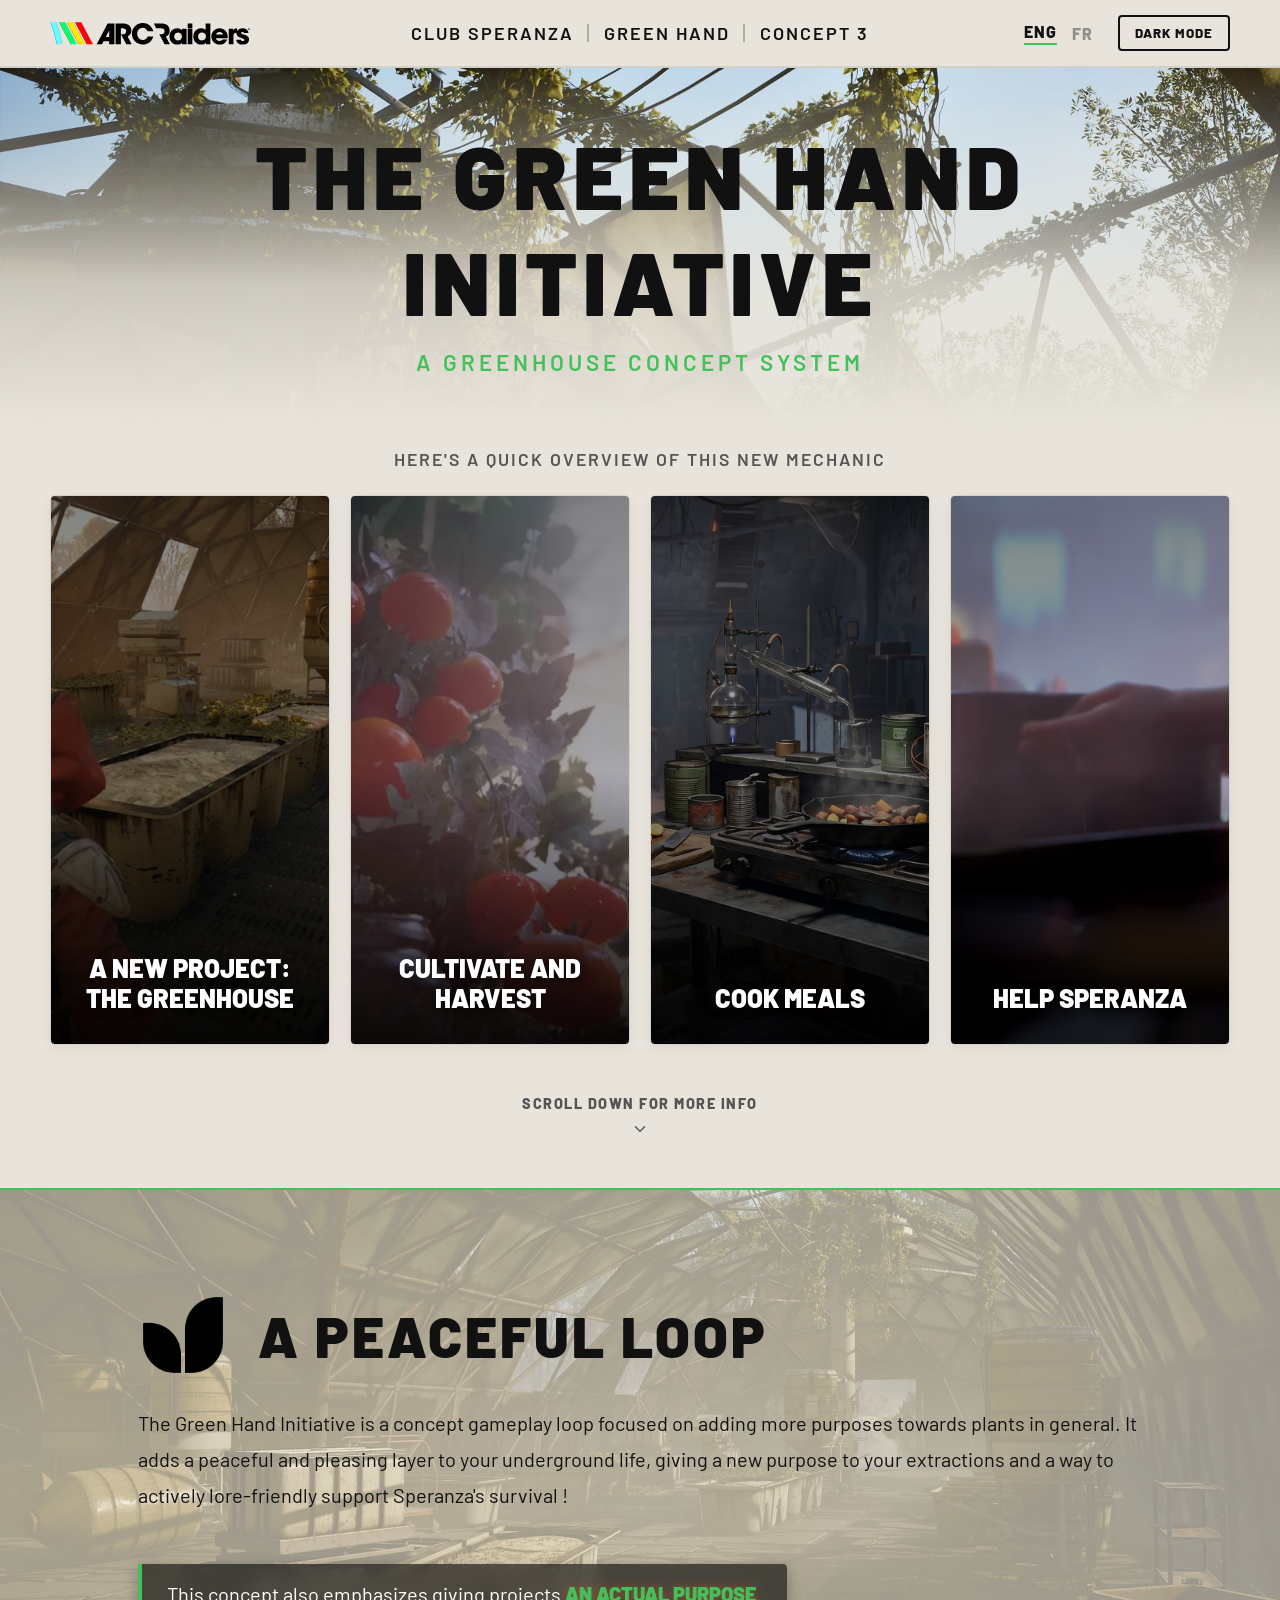
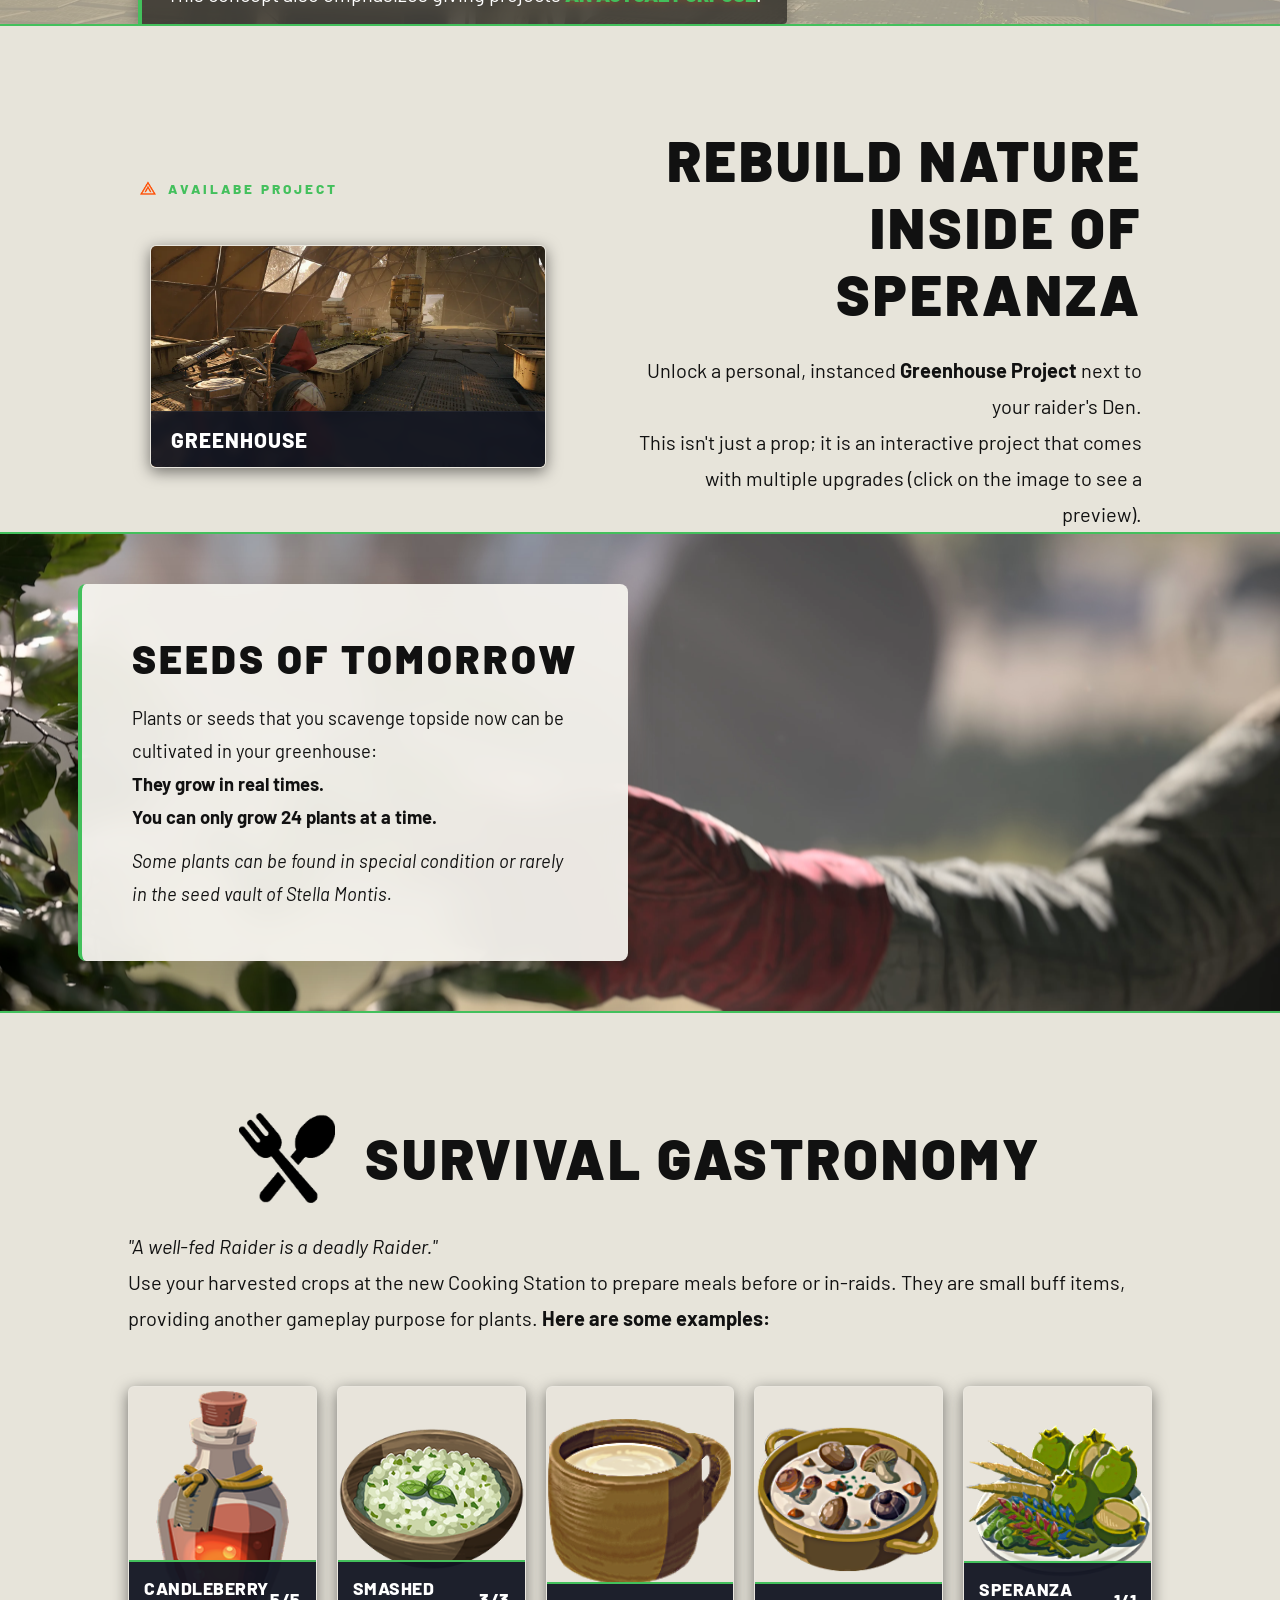
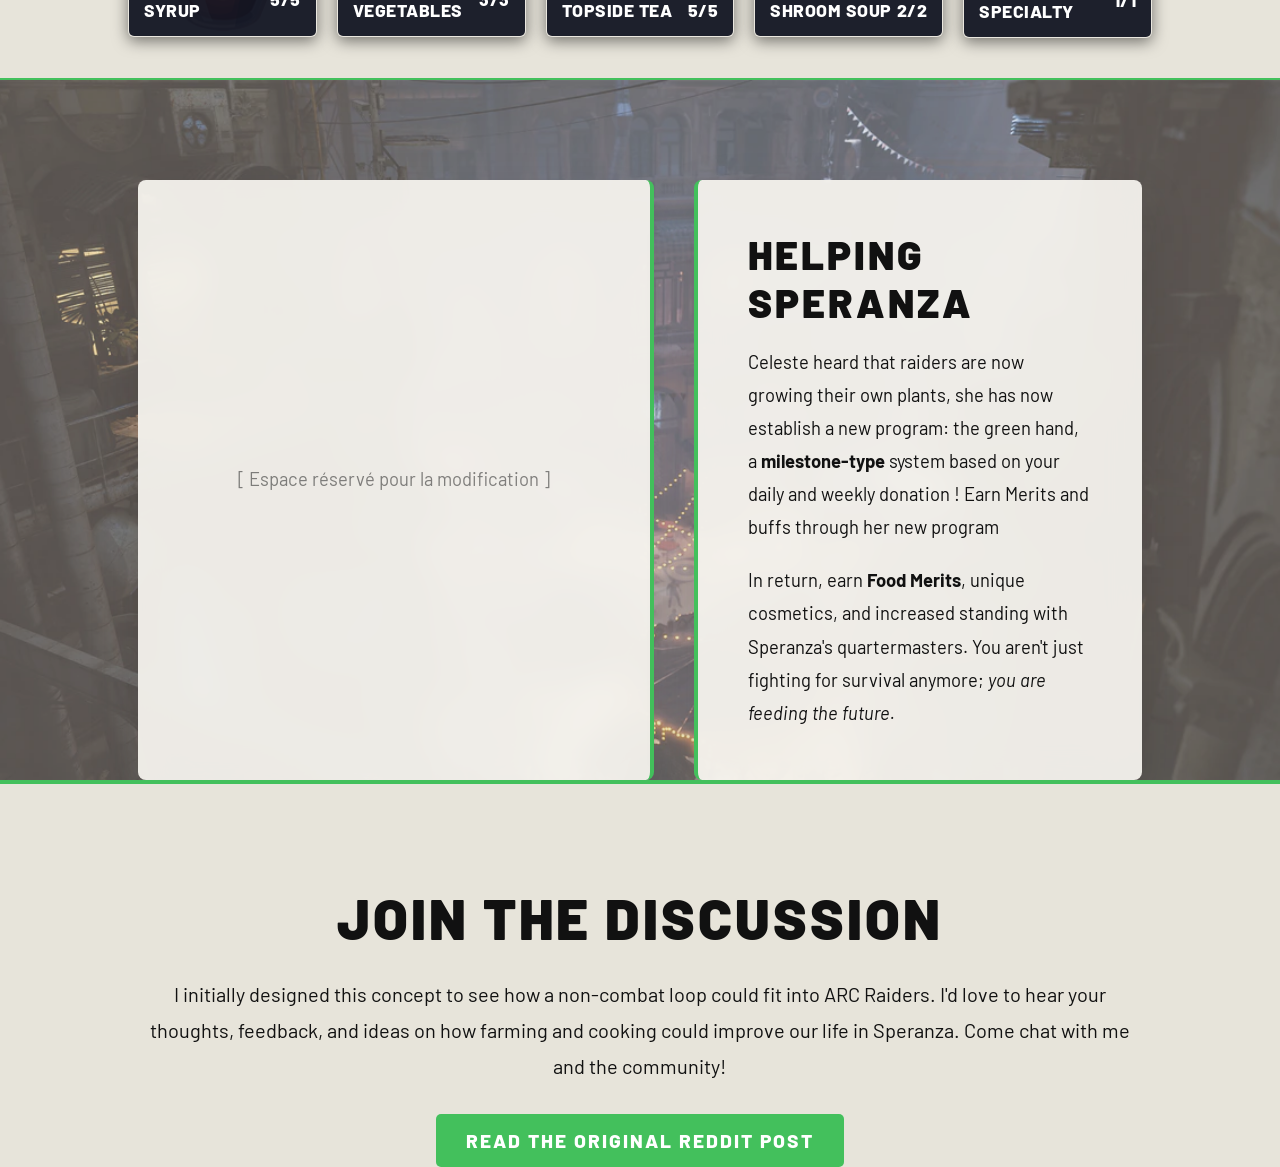
==== concept2.html @ 4059cde0 "first commit" ====
<!DOCTYPE html>
<html lang="en">

<head>
    <meta charset="UTF-8">
    <meta name="viewport" content="width=device-width, initial-scale=1.0">
    <title>Greenhouse Concept | Arc Raiders</title>

    <link rel="preconnect" href="https://fonts.googleapis.com">
    <link rel="preconnect" href="https://fonts.gstatic.com" crossorigin>
    <link href="https://fonts.googleapis.com/css2?family=Barlow:wght@400;500;600;800;900&display=swap" rel="stylesheet">

    <!-- Appel du fichier CSS commun -->
    <link rel="stylesheet" href="style.css">



</head>
<!-- On remplace le style par une classe -->

<body class="theme-greenhouse">

    <nav>
        <div class="nav-logo-container">
            <div class="dynamic-logo"></div>
        </div>
        <div class="nav-links">
            <a href="index.html" class="nav-speranza">Club Speranza</a>
            <a href="concept2.html" class="nav-concept2">Green Hand</a>
            <a href="concept3.html" class="nav-concept3">Concept 3</a>
        </div>
        <div class="nav-spacer" style="display: flex; align-items: center; justify-content: flex-end;">
            <div class="lang-flags">
                <span class="flag active" title="English">ENG</span>
                <a href="concept2-fr.html" style="text-decoration: none; color: inherit;">
                    <span class="flag" title="Français">FR</span>
                </a>
            </div>
            <button class="theme-btn" id="theme-toggle">Dark Mode</button>
        </div>
    </nav>

    <!-- HERO SECTION -->
    <header class="hero-container">
        <div class="hero-bg" style="background-image: url('C2_HEROBG.webp');"></div>
        <h1>The Green Hand Initiative</h1>
        <h2>A GREENHOUSE CONCEPT SYSTEM</h2>
    </header>

    <div class="overview-text">
        here's a quick overview of this new mechanic
    </div>

    <!-- TES HOVERCARDS -->
    <section class="concept-grid" id="grid">

        <div class="card" style="--card-bg-img: url('C2_HC1.webp');">
            <h3>A NEW PROJECT: THE GREENHOUSE</h3>
            <div class="card-info">
                <p>A permanent and upgradable project<br></p>
                <p style="margin-top: 15px; font-size: 0.85em; color: var(--accent);">Click to read more</p>
            </div>
        </div>

        <div class="card" style="--card-bg-img: url('C2_HC2.png');">
            <h3>CULTIVATE AND HARVEST</h3>
            <div class="card-info">
                <p>Grow your own plant indoors</p>
                <p style="margin-top: 15px; font-size: 0.85em; color: var(--accent);">Click to read more</p>
            </div>
        </div>

        <div class="card" style="--card-bg-img: url('C2_HC3.png');">
            <h3>COOK MEALS</h3>
            <div class="card-info">
                <p>New cooking station <br>Cook meals, receive small buffs</p>
                <p style="margin-top: 15px; font-size: 0.85em; color: var(--accent);">Click to read more</p>
            </div>
        </div>

        <div class="card" style="--card-bg-img: url('C2_HC4.png');">
            <h3>HELP SPERANZA</h3>
            <div class="card-info">
                <p>Donate your harvest or topside plants<br>Receive Rewards and Merits</p>
                <p style="margin-top: 15px; font-size: 0.85em; color: var(--accent);">Click to read more</p>
            </div>
        </div>

    </section>

    <div class="scroll-indicator">
        <span>scroll down for more info</span>
        <svg viewBox="0 0 24 24" fill="none" stroke="currentColor" stroke-width="2" stroke-linecap="round"
            stroke-linejoin="round">
            <polyline points="6 9 12 15 18 9"></polyline>
        </svg>
    </div>


    <!-- FENÊTRE D'INTRODUCTION GLOBALE -->
    <!-- FENÊTRE D'INTRODUCTION GLOBALE -->
    <section class="info-section align-center" style="background: url('C2_INTROBG.webp') center/cover no-repeat;">
        <div class="info-content">
            <h2 class="title-with-icon">
                <img src="Icon_Nature.png" alt="Nature Icon" class="section-icon">
                A PEACEFUL LOOP
            </h2>
            <p class="intro-text">
                The Green Hand Initiative is a concept gameplay loop focused on adding more purposes towards plants in
                general. It adds a peaceful and pleasing layer to your underground life, giving a new purpose to your
                extractions and a way to actively lore-friendly support Speranza's survival !
                <br><br>
                <span class="emphase-box">
                    This concept also emphasizes giving projects <strong>AN ACTUAL PURPOSE</strong>.
                </span>
            </p>
        </div>
    </section>


    <!-- SECTIONS D'INFORMATION (Cibles des clics sur les cartes) -->



    <!-- CARTE 1 -->
    <section id="section-concept-1" class="info-section align-center" style="background-color: var(--bg-main);">
        <div class="info-content project-window-layout">

            <div class="project-menu-container">
                <!-- Icône déplacée à gauche de AVAILABLE PROJECTS -->
                <div class="schema-eyebrow" style="margin-bottom: 15px; display: flex; align-items: center; gap: 10px;">
                    <img src="Icon_Projects_Menu.png" alt="Icon"
                        style="width: 20px; height: 20px; filter: invert(66%) sepia(95%) saturate(3000%) hue-rotate(1deg) brightness(105%) contrast(105%);">
                    Availabe Project
                </div>

                <div class="project-grid">
                    <div class="project-card large-card" id="openProjectModalBtn">
                        <div class="project-content" style="background-image: url('C2_HC1.webp');">
                            <div class="project-title-bar">
                                <span class="project-label">GREENHOUSE</span>
                            </div>
                        </div>
                    </div>
                </div>
            </div>

            <div class="project-text-container">
                <!-- Titre épuré (icône retirée d'ici) -->
                <h2 class="title-with-icon">REBUILD NATURE INSIDE OF SPERANZA</h2>
                <p class="intro-text">Unlock a personal, instanced <strong>Greenhouse Project</strong> next to your
                    raider's Den. <br>This isn't just a prop; it is an interactive project that comes with multiple
                    upgrades (click on the image to see a preview). </p>
            </div>
        </div>
    </section>

    <!-- MODAL 0.5 -->
    <div id="modal-0.5" class="modal">
        <div class="modal-content game-modal" style="background-image: url('C2_HC1.webp');">
            <span class="close-btn" id="closeModal05Btn">times;</span>

            <div class="game-modal-left" id="modalLeftPanel">
                <!-- TITRE PERMANENT RESTAURÉ -->
                <div class="game-modal-eyebrow">INITIATIVE PROJECT</div>
                <h2 class="game-modal-title">THE GREENHOUSE</h2>

                <div id="state-purchase" class="modal-state">
                    <p class="game-modal-desc">Speranza does not allow Raiders to use water freely, if you want to use it for your project, you first need to have an authorization.</p>

                    <!-- NOUVELLE SECTION REQUIREMENT -->
                    <div class="requirement-section">
                        <div class="requirement-title">REQUIREMENT:</div>

                        <div class="requirement-box">
                            <div class="requirement-item">
                                <!-- Base class + Modifier class -->
                                <div class="item-slot rarity-legendary">
                                    <img src="Security_Code.png" alt="Security Code" class="main-item-img">
                                    <div class="item-bottom-bar">
                                        <img src="Icon_Trinket.png" alt="Trinket" class="sub-item-icon">
                                    </div>
                                </div>

                                <span class="req-text">Official Authorization for Water Exploitation</span>

                            </div>

                            <button class="purchase-btn-game" id="triggerPurchaseBtn">
                                <span class="key-prompt">E</span> PURCHASE
                            </button>
                        </div>
                    </div>
                </div>

                <div id="state-upgrades" class="modal-state hidden">
                    <p class="game-modal-desc">Your Greenhouse is now fully operational. Upgrade your greenhouse, or visit it.</p>

                    <div class="upgrade-section">
                        <!-- NOUVELLE LIGNE UPGRADES GRASSE -->
                        <div class="upgrade-section-title">UPGRADES</div>

                        <div class="upgrade-grid">
                            <!-- Upgrade 1 -->
                            <div class="upgrade-card">
                                <div class="upgrade-header">
                                    <img src="positive_icon.webp" class="upgrade-icon" alt="UV Icon">
                                    <span class="upgrade-title">UV LIGHTS</span>
                                </div>
                                <div class="upgrade-desc">Faster growing time.</div>
                            </div>

                            <!-- Upgrade 2 -->
                            <div class="upgrade-card">
                                <div class="upgrade-header">
                                    <img src="positive_icon.webp" class="upgrade-icon" alt="Sprinkler Icon">
                                    <span class="upgrade-title">SPRINKLERS</span>
                                </div>
                                <div class="upgrade-desc">Better crop yield.</div>
                            </div>

                            <!-- Upgrade 3 -->
                            <div class="upgrade-card">
                                <div class="upgrade-header">
                                    <img src="positive_icon.webp" class="upgrade-icon" alt="Heater Icon">
                                    <span class="upgrade-title">CONTROLLED HEATER</span>
                                </div>
                                <div class="upgrade-desc">Faster growing time.</div>
                            </div>

                            <!-- Upgrade 4 -->
                            <div class="upgrade-card">
                                <div class="upgrade-header">
                                    <img src="positive_icon.webp" class="upgrade-icon" alt="Soil Icon">
                                    <span class="upgrade-title">BETTER SOIL</span>
                                </div>
                                <div class="upgrade-desc">Ability to grow special crops.</div>
                            </div>
                        </div>
                    </div>

                    <button class="purchase-btn-game" style="margin-top: auto;">
                        <span class="key-prompt">E</span> ENTER GREENHOUSE
                    </button>
                </div>
            </div>
            <div class="game-modal-right"></div>
        </div>
    </div>









    <!-- CARTE 2 : SEEDS OF TOMORROW AVEC ICÔNES INTERACTIVES -->
    <!-- Changement de align-right vers align-left -->
    <section id="section-concept-2" class="info-section align-left"
        style="background: url('C2_W3BG.png') center/cover no-repeat; --section-opacity: 0;">

        <div class="info-content seeds-main-layout">

            <!-- 1. Le panneau (fixé à gauche) -->
            <div class="glass-panel fixed-panel">
                <h2 class="schema-title">SEEDS OF TOMORROW</h2>
                <p class="intro-text">Plants or seeds that you scavenge topside now can be cultivated in your
                    greenhouse: </p>
                <p class="intro-text" style="margin-top: 15x;"><strong> They grow in real times.</strong></p>
                <p class="intro-text" style="margin-top: 0px;"><strong> You can only grow 24 plants at a time.</strong>
                </p>
                <p class="intro-text" style="margin-top: 10px;"><em>Some plants can be found in special condition or
                        rarely in the seed vault of Stella Montis.</em></p>
            </div>


        </div>

        </div>
    </section>




    <!-- CARTE 3 : GASTRONOMIE -->
    <section id="section-concept-3" class="info-section align-center" style="background-color: var(--bg-main);">
        <div class="info-content" style="width: 100%; max-width: 1200px;">

            <!-- Le titre avec l'icône centrée -->
            <!-- Le titre avec l'icône centrée -->
            <h2 class="title-with-icon" style="justify-content: center;">
                <img src="Food.png" alt="Food Icon" class="section-icon food-icon">
                SURVIVAL GASTRONOMY
            </h2>

            <p class="intro-text" style="margin-bottom: 50px;">
                <em>"A well-fed Raider is a deadly Raider."</em><br>
                Use your harvested crops at the new Cooking Station to prepare meals before or in-raids. They are small
                buff items, providing another gameplay purpose for plants. <strong>Here are some examples:</strong>
            </p>
            <!-- LES 5 CARTES DE REPAS -->
            <div class="meals-grid">

                <!-- Repas 1 -->
                <div class="meal-card" style="background-image: url('meal1.png');">
                    <div class="meal-hover-desc">Keep you more warm outside of a cold snap.</div>
                    <div class="meal-title-bar">
                        <span class="meal-title">CANDLEBERRY SYRUP</span>
                        <span class="meal-qty">5/5</span>
                    </div>
                </div>

                <!-- Repas 2 -->
                <div class="meal-card" style="background-image: url('meal2.png');">
                    <div class="meal-hover-desc">Slightly increased stamina recovery for 15 minutes.</div>
                    <div class="meal-title-bar">
                        <span class="meal-title">SMASHED VEGETABLES</span>
                        <span class="meal-qty">3/3</span>
                    </div>
                </div>

                <!-- Repas 3 -->
                <div class="meal-card" style="background-image: url('meal3.png');">
                    <div class="meal-hover-desc">Minor boost to sprint speed when out of combat.</div>
                    <div class="meal-title-bar">
                        <span class="meal-title">TOPSIDE TEA</span>
                        <span class="meal-qty">5/5</span>
                    </div>
                </div>

                <!-- Repas 4 -->
                <div class="meal-card" style="background-image: url('meal4.png');">
                    <div class="meal-hover-desc">Slow passive health regeneration over time.</div>
                    <div class="meal-title-bar">
                        <span class="meal-title">SHROOM SOUP</span>
                        <span class="meal-qty">2/2</span>
                    </div>
                </div>

                <!-- Repas 5 -->
                <div class="meal-card" style="background-image: url('meal5.png');">
                    <div class="meal-hover-desc">Have slightly more chance to find rarer items.</div>
                    <div class="meal-title-bar">
                        <span class="meal-title">SPERANZA SPECIALTY</span>
                        <span class="meal-qty">1/1</span>
                    </div>
                </div>

            </div>
        </div>
    </section>





    <!-- CARTE 4 : HELP SPERANZA -->
    <section id="section-concept-4" class="info-section align-center help-speranza-bg">
        <div class="info-content dual-box-layout">

            <!-- CASE DE GAUCHE (À modifier plus tard) -->
            <div class="glass-panel left-modifier-box">
                <p class="intro-text" style="text-align: center; opacity: 0.5;">
                    [ Espace réservé pour la modification ]
                </p>
            </div>

            <!-- CASE DE DROITE (Titre et Description) -->
            <div class="glass-panel right-info-box">
                <h2 class="schema-title">HELPING SPERANZA</h2>
                <p class="intro-text">
                    Celeste heard that raiders are now growing their own plants, she has now establish a new program: the green hand, a <strong> milestone-type</strong> system based on your daily and weekly donation ! Earn Merits and buffs through her new program 
                </p>
                <p class="intro-text" style="margin-top: 20px;">
                    In return, earn <strong>Food Merits</strong>, unique cosmetics, and increased standing with
                    Speranza's quartermasters. You aren't just fighting for survival anymore; <em>you are feeding the
                        future.</em>
                </p>
            </div>

        </div>
    </section>

    <!-- FENÊTRE REDDIT / OUTRO -->
    <section class="info-section align-center" style="border-top: 4px solid var(--accent); min-height: 40vh;">
        <div class="info-content" style="text-align: center;">
            <h2>JOIN THE DISCUSSION</h2>
            <p class="intro-text" style="margin-bottom: 30px;">I initially designed this concept to see how a non-combat
                loop could fit into ARC Raiders. I'd love to hear your thoughts, feedback, and ideas on how farming and
                cooking could improve our life in Speranza. Come chat with me and the community!</p>

            <!-- Remplace le # par ton vrai lien Reddit -->
            <a href="#" target="_blank"
                style="display: inline-block; background-color: var(--accent); color: #fff; padding: 15px 30px; font-size: 1.2rem; font-weight: 800; text-transform: uppercase; letter-spacing: 2px; text-decoration: none; border-radius: 5px; transition: transform 0.3s ease, box-shadow 0.3s ease;">
                Read the original Reddit Post
            </a>
        </div>
    </section>

    <!-- SCRIPT -->
    <script>
        // 1. Gestion du clic sur les cartes pour scroller vers la bonne section
        const cards = document.querySelectorAll('.card');

        cards.forEach((card, index) => {
            card.addEventListener('click', function (e) {
                const targets = ['section-concept-1', 'section-concept-2', 'section-concept-3', 'section-concept-4'];
                const targetElement = document.getElementById(targets[index]);

                if (targetElement) {
                    targetElement.scrollIntoView({ behavior: 'smooth', block: 'center' });
                }
            });
        });

        // 2. Toggle du Dark Mode
        const themeToggleBtn = document.getElementById('theme-toggle');
        themeToggleBtn.addEventListener('click', function () {
            document.body.classList.toggle('dark-theme');
            if (document.body.classList.contains('dark-theme')) {
                themeToggleBtn.textContent = 'Light Mode';
            } else {
                themeToggleBtn.textContent = 'Dark Mode';
            }
        });

        // 3. Apparition progressive des textes au défilement (Scroll Reveal)
        const infoContents = document.querySelectorAll('.info-content');
        const observerOptions = { root: null, rootMargin: '0px', threshold: 0.1 };

        const observer = new IntersectionObserver((entries, observer) => {
            entries.forEach(entry => {
                if (entry.isIntersecting) {
                    entry.target.classList.add('is-visible');
                } else {
                    entry.target.classList.remove('is-visible');
                }
            });
        }, observerOptions);

        infoContents.forEach(content => {
            observer.observe(content);
        });


        // --- GESTION DU MODAL 0.5 ---
        const projectModal = document.getElementById("modal-0.5");
        const openProjectBtn = document.getElementById("openProjectModalBtn");
        const closeProjectBtn = document.getElementById("closeModal05Btn");

        // 1. Ouvrir la fenêtre au clic sur la grande carte
        if (openProjectBtn && projectModal) {
            openProjectBtn.addEventListener('click', function (e) {
                e.preventDefault();
                projectModal.classList.add('show');
            });
        }

        // 2. Fermer la fenêtre au clic sur la petite croix (X)
        if (closeProjectBtn && projectModal) {
            closeProjectBtn.addEventListener('click', function () {
                projectModal.classList.remove('show');
            });
        }

        // 3. Fermer la fenêtre si on clique dans le vide (autour de la fenêtre)
        window.addEventListener('click', function (event) {
            if (event.target === projectModal) {
                projectModal.classList.remove('show');
            }
        });

        // --- LOGIQUE D'ACHAT DU PROJET (TRANSITION D'ÉTAT) ---
        const triggerPurchaseBtn = document.getElementById("triggerPurchaseBtn");
        const modalLeftPanel = document.getElementById("modalLeftPanel");
        const statePurchase = document.getElementById("state-purchase");
        const stateUpgrades = document.getElementById("state-upgrades");

        if (triggerPurchaseBtn) {
            triggerPurchaseBtn.addEventListener('click', function () {
                // 1. Agrandit le panneau vers la droite
                modalLeftPanel.classList.add("expanded");

                // 2. Cache la section d'achat
                statePurchase.classList.add("hidden");

                // 3. Affiche la section des améliorations (avec la grille et le nouveau bouton)
                stateUpgrades.classList.remove("hidden");
            });
        }

        // Optionnel mais propre : Réinitialiser la fenêtre quand on la ferme
        const closeBtn = document.getElementById("closeModal05Btn");
        if (closeBtn) {
            closeBtn.addEventListener('click', function () {
                projectModal.classList.remove('show');
                // Reset l'état au cas où on réouvre le menu plus tard
                setTimeout(() => {
                    modalLeftPanel.classList.remove("expanded");
                    stateUpgrades.classList.add("hidden");
                    statePurchase.classList.remove("hidden");
                }, 300); // Attend la fin de l'animation de fermeture
            });
        }
    </script>
</body>

</html>
---- style.css ----
/* --- VARIABLES CSS --- */
/* --- VARIABLES GLOBALES --- */
:root {
    /* Uniquement les chiffres ici */
    --accent-rgb: 255, 106, 0; 
    
    --bg-main: #E8E4DB;
    --text-main: #111111;
    --text-muted: #555555;
    --nav-bg: #E8E4DB;
    --nav-border: #D5D0C5;
    --nav-separator: #B0ADA5;
    --card-bg-closed: #FAFAFA;
    --card-border: #D5D0C5;
    --hero-grad-top: rgba(232, 228, 219, 0); 
    --hero-grad-bottom: rgba(232, 228, 219, 1);
    --info-overlay: rgba(232, 228, 219, 0.60); 
    --shadow-light: rgba(0, 0, 0, 0.05);
    --logo-image: url('logo-noir.svg'); 
    --glass-bg: rgba(245, 243, 238, 0.95);
}

/* --- LE SECRET EST ICI : Le calcul se fait sur le body --- */
body {
    --accent: rgb(var(--accent-rgb));
    --shadow-strong: rgba(var(--accent-rgb), 0.15);
    
    font-family: 'Barlow', sans-serif; 
    background-color: var(--bg-main); 
    color: var(--text-main);
    overflow-x: hidden;
    overflow-y: scroll; 
    transition: background-color 0.4s ease, color 0.4s ease; 
}

body.dark-theme {
    --bg-main: #0a0a0a;
    --text-main: #f4f4f4;
    --text-muted: #aaaaaa;
    --nav-bg: #111111;
    --nav-border: #333333;
    --nav-separator: #555555;
    --card-bg-closed: #1a1a1a;
    --card-border: #333333;
    --hero-grad-top: rgba(10, 10, 10, 0);
    --hero-grad-bottom: rgba(10, 10, 10, 1);
    --info-overlay: rgba(10, 10, 10, 0.60); 
    --shadow-light: rgba(0, 0, 0, 0.2);
    /* Recalcul de l'ombre en mode sombre[cite: 7] */
    --shadow-strong: rgba(var(--accent-rgb), 0.25); 
    --logo-image: url('logo-blanc.svg'); 
    --glass-bg: rgba(17, 17, 17, 0.95);
}

/* --- RESET ET POLICES --- */
* { margin: 0; padding: 0; box-sizing: border-box; }
html { scroll-behavior: smooth; }
body {
    font-family: 'Barlow', sans-serif; 
    background-color: var(--bg-main); 
    color: var(--text-main);
    overflow-x: hidden;
    overflow-y: scroll; 
    transition: background-color 0.4s ease, color 0.4s ease; 
}

/* --- BARRE DE SLIDE --- */
::-webkit-scrollbar { width: 8px; }
::-webkit-scrollbar-track { background: var(--nav-bg); border-left: 1px solid var(--nav-border); }
::-webkit-scrollbar-thumb { background: var(--accent); border-radius: 0; }
::-webkit-scrollbar-thumb:hover { 
    background: rgba(var(--accent-rgb), 0.8); 
}



/* -------------------------------------------------------------- */



/* Thème spécifique pour la Greenhouse */
.theme-greenhouse {
    --accent-rgb: 67, 192, 92;
}



/* -------------------------------------------------------------- */





/* --- COULEURS DE SURVOL SPÉCIFIQUES --- */

/* Club Speranza devient Orange au survol */
.nav-speranza:hover { 
    color: #ff6a00 !important; 
}

/* Concept 2 devient Vert au survol */
.nav-concept2:hover { 
    color: #43c05c !important; 
}

/* Concept 3 (exemple en Bleu raider) au survol */
.nav-concept3:hover { 
    color: #00a2ed !important; 
}














/* --- BARRE DE NAVIGATION --- */
nav {
    background-color: var(--nav-bg);
    padding: 15px 50px;
    display: flex;
    justify-content: space-between; 
    align-items: center;
    border-bottom: 2px solid var(--nav-border);
    position: sticky;
    top: 0;
    z-index: 100;
    transition: background-color 0.4s ease, border-color 0.4s ease;
}

.nav-logo-container { flex: 1; display: flex; justify-content: flex-start; }

.dynamic-logo { 
    height: 35px;
    width: 200px; 
    background-image: var(--logo-image);
    background-size: contain; 
    background-repeat: no-repeat;
    background-position: left center;
    transition: background-image 0.4s ease;
}

.nav-links { display: flex; align-items: center; gap: 30px; }
.nav-links a {
    color: var(--text-main);
    text-decoration: none; 
    text-transform: uppercase;
    letter-spacing: 2px; 
    font-size: 18px; 
    font-weight: 600; 
    transition: color 0.3s; 
    position: relative;
}
.nav-links a:hover { color: var(--accent); }
.nav-links a:not(:last-child)::after {
    content: ""; position: absolute; right: -15px; top: 50%;
    transform: translateY(-50%); height: 18px; width: 2px; 
    background-color: var(--nav-separator);
    transition: background-color 0.4s ease;
}

.nav-spacer { flex: 1; display: flex; justify-content: flex-end; }

.theme-btn {
    background: transparent; border: 2px solid var(--text-main); color: var(--text-main);
    padding: 8px 15px; font-family: 'Barlow', sans-serif; font-weight: 800;
    text-transform: uppercase; letter-spacing: 1px; cursor: pointer;
    border-radius: 4px; transition: all 0.3s ease;
}
.theme-btn:hover { background-color: var(--text-main); color: var(--bg-main); }

/* --- HERO SECTION --- */
.hero-container {
    position: relative;
    height: 40vh; 
    display: flex; flex-direction: column; justify-content: center;
    align-items: center; text-align: center; padding: 20px;
    z-index: 1;
}

.hero-bg {
    position: absolute; top: 0; left: 0; right: 0; bottom: 0;
    background-image: url('club_speranza_BG.jpg');
    background-size: cover; 
    background-position: center 40%; 
    z-index: -2;
}

.hero-container::before {
    content: ''; position: absolute; top: 0; left: 0; right: 0; bottom: 0;
    background: linear-gradient(to bottom, rgba(232, 228, 219, 0) 0%, rgba(232, 228, 219, 0.85) 60%, rgba(232, 228, 219, 1) 100%);
    z-index: -1; opacity: 1; transition: opacity 0.5s ease;
}

.hero-container::after {
    content: ''; position: absolute; top: 0; left: 0; right: 0; bottom: 0;
    background: linear-gradient(to bottom, rgba(10, 10, 10, 0) 0%, rgba(10, 10, 10, 0.85) 60%, rgba(10, 10, 10, 1) 100%);
    z-index: -1; opacity: 0; transition: opacity 0.5s ease;
}

body.dark-theme .hero-container::before { opacity: 0; }
body.dark-theme .hero-container::after { opacity: 1; }

.hero-container h1 { 
    font-size: 5.5rem; 
    text-transform: uppercase; letter-spacing: 6px; font-weight: 900; 
    margin-bottom: 15px; 
    color: var(--text-main); transition: color 0.4s ease; position: relative; z-index: 2;
}

.hero-container h2 { 
    font-size: 1.4rem; 
    color: var(--accent); 
    font-weight: 600; 
    text-transform: uppercase; 
    letter-spacing: 4px; 
    position: relative; z-index: 2;
}

/* --- TEXTES D'INDICATION --- */
.overview-text {
    text-align: center; font-size: 1.1rem; color: var(--text-muted);
    text-transform: uppercase; letter-spacing: 2px; 
    font-weight: 600; 
    margin-top: 20px; margin-bottom: 25px; 
    transition: color 0.4s ease;
}

.scroll-indicator {
    text-align: center; margin-top: 20px; margin-bottom: 50px; display: flex;
    flex-direction: column; align-items: center; gap: 8px; color: var(--text-muted);
    text-transform: uppercase; letter-spacing: 1.5px; font-size: 0.9rem;
    font-weight: 800; transition: color 0.4s ease; animation: bounce 2s infinite; 
}
.scroll-indicator svg { width: 18px; height: 18px; }

@keyframes bounce {
    0%, 20%, 50%, 80%, 100% { transform: translateY(0); }
    40% { transform: translateY(-8px); }
    60% { transform: translateY(-4px); }
}

/* --- CASES INTERACTIVES --- */
.concept-grid {
    display: flex; flex-wrap: nowrap; gap: 20px; 
    padding: 0px 50px 30px 50px; 
    justify-content: center; align-items: center; width: 100%; max-width: 1700px; margin: 0 auto;
}

.card {
    background-color: var(--card-bg-closed); width: 400px; height: 550px; 
    border: 1px solid var(--card-border); border-radius: 5px; padding: 30px; 
    display: flex; flex-direction: column; cursor: pointer;
    transition: background-color 0.4s ease, border-color 0.4s ease, box-shadow 0.4s ease;
    position: relative; overflow: hidden; transform: translateZ(0); 
    box-shadow: 0 4px 15px var(--shadow-light);
}

.card::before {
    content: ''; position: absolute;
    top: -5%; left: -5%; width: 110%; height: 110%;
    background-image: linear-gradient(to top, rgba(0,0,0,0.95) 0%, rgba(0,0,0,0.3) 50%, rgba(0,0,0,0.5) 100%), var(--card-bg-img, none);
    background-size: cover; background-position: center;
    opacity: 1; filter: blur(0px); transition: opacity 0.6s ease, filter 0.6s ease; z-index: 0;
}

.card > * { position: relative; z-index: 1; }

.card:hover { border-color: var(--accent); box-shadow: 0 10px 40px var(--shadow-strong); }

.card h3 { 
    margin-top: auto; margin-bottom: 0; font-size: 1.6rem; font-weight: 900; 
    text-transform: uppercase; white-space: normal; line-height: 1.2;
    transition: all 0.4s ease; text-align: center; width: 100%; color: #ffffff; text-shadow: 0 2px 10px rgba(0,0,0,0.8); 
}

.card:hover h3 { margin-bottom: 10px; }

.card-info {
    max-height: 0; opacity: 0; overflow: hidden; transform: translateY(10px); 
    transition: all 0.4s ease; text-align: center; width: 100%; color: #eeeeee; font-size: 1.1rem;
}

.card:hover .card-info { max-height: 150px; opacity: 1; transform: translateY(0); }

.card p { font-weight: 400; line-height: 1.5; white-space: normal; }

/* --- SECTIONS INFO MULTIPLES --- */
.info-section {
    position: relative;
    min-height: 45vh; 
    display: flex;
    flex-direction: column;
    justify-content: center;
    padding: 50px 10%; 
    border-top: 2px solid var(--accent); 
    background-color: var(--bg-main); 
    overflow: hidden; 
}

/* --- Modification de l'overlay dans style.css --- */
.info-section::before {
    content: '';
    position: absolute;
    top: 0;
    left: 0;
    right: 0;
    bottom: 0;
    background-color: var(--info-overlay);
    /* Utilise la variable ou 1 par défaut */
    opacity: var(--section-opacity, 1); 
    z-index: 1;
    transition: background-color 0.4s ease, opacity 0.4s ease;
}

.info-section.window-2 {
    min-height: 70vh;
    padding: 40px 2%; 
}

.info-section.window-2::before { background-color: rgba(232, 228, 219, 0.1); }
body.dark-theme .info-section.window-2::before { background-color: rgba(10, 10, 10, 0.2); }

.info-section.align-left { align-items: flex-start; text-align: left; }
.info-section.align-right { align-items: flex-end; text-align: right; }
.info-section.align-center { align-items: center; text-align: left; }

.info-content {
    position: relative;
    z-index: 2; 
    max-width: 650px; 
    opacity: 0;
    transition: opacity 0.8s cubic-bezier(0.25, 0.8, 0.25, 1),
                transform 0.8s cubic-bezier(0.25, 0.8, 0.25, 1);
}

.info-section.align-left .info-content { transform: translateX(-50px); }
.info-section.align-right .info-content { transform: translateX(50px); }
.info-section.align-center .info-content { transform: translateY(50px); max-width: 1850px; width: 98%; }

.info-content.is-visible {
    opacity: 1;
    transform: translate(0);
}

.info-content h2 {
    font-size: 3.5rem; text-transform: uppercase; font-weight: 900;
    letter-spacing: 3px; margin-bottom: 25px; 
    color: var(--text-main); transition: color 0.4s ease;
}

.info-content p.intro-text {
    font-size: 1.25rem; line-height: 1.8; 
    color: var(--text-main); transition: color 0.4s ease;
}

/* --- FENÊTRE TRIALS --- */
.info-section.window-trials {
    min-height: 60vh;
    background-color: var(--bg-main);
}

.info-section.window-trials::before {
    background-color: transparent; 
}

.info-section.window-trials .info-content {
    max-width: 1200px;
    width: 100%;
    text-align: left; 
}

.trials-header {
    margin-bottom: 50px;
}

.info-content h2.trials-title {
    font-size: 3.5rem;
    font-weight: 900;
    color: var(--text-main);
    margin-bottom: 25px;
    text-transform: none; 
    letter-spacing: normal;
}

.info-content h2.trials-title span {
    font-weight: 400;
    color: var(--text-muted);
}

.trials-desc {
    font-size: 1.3rem;
    line-height: 1.6;
    color: var(--text-main);
    max-width: 1000px;
}

.trials-desc em {
    color: var(--accent);
    font-style: italic;
}

.loop-container {
    display: flex;
    align-items: center;
    justify-content: space-between;
    gap: 15px;
    width: 100%;
    margin-top: 50px;
}

.loop-card {
    flex: 1;
    min-height: 350px;
    padding: 40px 30px;
    display: flex;
    flex-direction: column;
    transition: all 0.4s ease;
}

.loop-card h4 {
    font-size: 2.2rem;
    font-weight: 800;
    margin-bottom: auto; 
}

.loop-card p {
    font-size: 1.05rem;
    line-height: 1.6;
    margin-top: 40px;
}

.loop-card.light {
    background-color: transparent;
    color: var(--text-main);
    border: 1px solid var(--text-main);
}

body.dark-theme .loop-card.light {
    border-color: var(--card-border);
}

/* --- INVERSION DU DARK/LIGHT POUR LA CARTE CENTRALE --- */
.loop-card.dark {
    background-color: #1a1a1a;
    color: #ffffff;
    border: 1px solid transparent;
    box-shadow: 0 10px 40px rgba(0,0,0,0.1);
}

body.dark-theme .loop-card.dark {
    background-color: #FAFAFA; 
    color: #111111; 
    border: 1px solid var(--accent); 
    box-shadow: 0 10px 40px rgba(255, 106, 0, 0.2);
}

.loop-card-eyebrow {
    color: var(--accent);
    font-size: 0.85rem;
    font-weight: 800;
    letter-spacing: 2px;
    text-transform: uppercase;
    margin-bottom: 15px;
}

.loop-connector {
    display: flex;
    align-items: center;
    justify-content: center;
    color: var(--accent);
}

.loop-connector svg {
    width: 28px;
    height: 28px;
}

@media (max-width: 1000px) {
    .loop-container {
        flex-direction: column;
    }
    .loop-card {
        width: 100%;
        min-height: auto;
    }
    .loop-connector {
        transform: rotate(90deg);
        margin: 15px 0;
    }
}

/* --- NOUVEAU LAYOUT FENÊTRE 2 --- */
.window-2-layout {
    display: flex;
    align-items: center;
    gap: 70px;
    width: 100%;
    justify-content: space-between;
}

.schema-container {
    display: flex; 
    gap: 30px; 
    flex: 2.8; 
}

.schema-column {
    flex: 1;
    background-color: var(--card-bg-closed); 
    border: 1px solid var(--card-border);
    border-top: 4px solid var(--accent); 
    border-radius: 8px;
    padding: 50px 35px; 
    box-shadow: 0 15px 40px rgba(0, 0, 0, 0.08); 
    transition: background-color 0.4s ease, border-color 0.4s ease, box-shadow 0.4s ease;
    text-align: left;
}

body.dark-theme .schema-column {
    box-shadow: 0 15px 40px rgba(0, 0, 0, 0.5); 
}

.schema-eyebrow {
    color: var(--accent); font-size: 0.85rem; font-weight: 800;
    letter-spacing: 3px; text-transform: uppercase; margin-bottom: 10px;
}

.schema-title {
    font-size: 3rem; font-weight: 900; color: var(--text-main); margin: 0;
    text-transform: uppercase; transition: color 0.4s ease;
}

.schema-subtitle {
    font-size: 0.95rem; font-weight: 600; color: var(--text-muted);
    letter-spacing: 2px; text-transform: uppercase; margin-bottom: 25px; transition: color 0.4s ease;
}

.schema-text {
    font-size: 1.1rem; line-height: 1.7; color: var(--text-main); transition: color 0.4s ease;
}

.glass-panel {
    flex: 1; 
    min-width: 420px; 
    background-color: var(--glass-bg);
    backdrop-filter: blur(15px);
    padding: 50px; 
    border-radius: 8px;
    border-left: 4px solid var(--accent);
    box-shadow: 0 20px 50px rgba(0, 0, 0, 0.15);
    transition: background-color 0.4s ease, box-shadow 0.4s ease;
    text-align: left;
}

body.dark-theme .glass-panel {
    box-shadow: 0 20px 50px rgba(0, 0, 0, 0.5);
}

.glass-panel h2 {
    font-size: 2.5rem; margin-bottom: 20px;
}
.glass-panel p.intro-text {
    font-size: 1.15rem; margin: 0;
}

.pvp-link {
    display: inline-block; margin-top: 25px; color: var(--accent);
    font-weight: 800; font-size: 0.95rem; letter-spacing: 1px; text-transform: uppercase;
    cursor: pointer; text-decoration: none; border-bottom: 2px solid transparent; transition: border-color 0.3s ease;
}
.pvp-link:hover { border-bottom: 2px solid var(--accent); }

@media (max-width: 1200px) { 
    .window-2-layout { flex-direction: column-reverse; } 
    .schema-container { flex-direction: column; width: 100%; }
}

/* --- POP-UP MODAL PVP --- */
.modal {
    display: none; position: fixed; z-index: 1000; left: 0; top: 0;
    width: 100%; height: 100%; background-color: rgba(0,0,0,0.6);
    backdrop-filter: blur(5px); opacity: 0; transition: opacity 0.3s ease;
    justify-content: center; align-items: center;
}
.modal.show { display: flex; opacity: 1; }

.modal-content {
    background-color: var(--card-bg-closed); padding: 40px; border-radius: 5px;
    max-width: 800px; width: 90%; border-left: 6px solid var(--accent);
    position: relative; box-shadow: 0 20px 50px rgba(0,0,0,0.3);
    transform: translateY(20px); transition: transform 0.3s ease, background-color 0.4s ease;
}
.modal.show .modal-content { transform: translateY(0); }

.close-btn {
    position: absolute; top: 20px; right: 25px; font-size: 2rem; cursor: pointer; 
    color: var(--text-muted); transition: color 0.3s; line-height: 1;
}
.close-btn:hover { color: var(--accent); }

.modal-title {
    font-size: 1.2rem; font-weight: 800; color: var(--text-main); text-transform: uppercase;
    letter-spacing: 1px; margin-bottom: 20px; border-bottom: 1px solid var(--card-border);
    padding-bottom: 15px;
}
.modal-title span { color: var(--accent); }
.modal-text { font-size: 1.15rem; line-height: 1.8; color: var(--text-main); }

/* --- NAVIGATION FLOTTANTE --- */
.floating-nav {
    position: fixed;
    left: 30px; 
    top: 50%;
    transform: translateY(-50%);
    display: flex;
    flex-direction: column;
    gap: 25px;
    z-index: 1000;
    opacity: 0; 
    pointer-events: none; 
    transition: opacity 0.5s ease, transform 0.5s ease;
}

.floating-nav.is-visible {
    opacity: 1;
    pointer-events: auto;
}

.nav-dot {
    width: 14px;
    height: 14px;
    border-radius: 50%;
    background-color: var(--nav-separator);
    border: 2px solid transparent;
    cursor: pointer;
    position: relative;
    transition: all 0.3s ease;
}

.nav-dot:hover {
    background-color: var(--accent);
    transform: scale(1.2);
}

.nav-dot.active {
    background-color: var(--accent);
    border: 2px solid var(--bg-main);
    transform: scale(1.3);
    box-shadow: 0 0 0 2px var(--accent);
}

body.dark-theme .nav-dot.active {
    border-color: var(--bg-main);
}

/* Infobulles avec les titres */
.dot-label {
    position: absolute;
    left: 35px; 
    top: 50%;
    transform: translateY(-50%);
    background-color: var(--card-bg-closed);
    color: var(--text-main);
    padding: 6px 14px;
    border-radius: 4px;
    font-size: 0.85rem;
    font-weight: 800;
    text-transform: uppercase;
    letter-spacing: 1px;
    white-space: nowrap;
    opacity: 0;
    pointer-events: none;
    transition: opacity 0.3s ease, transform 0.3s ease;
    box-shadow: 0 4px 15px var(--shadow-light);
    border: 1px solid var(--card-border);
}

.nav-dot:hover .dot-label {
    opacity: 1;
    transform: translateY(-50%) translateX(10px); 
}

/* --- AJOUT : PROGRESSION VISUELLE (COURBE LIGNE ÉTIRÉE) --- */
.progression-layout {
    display: flex;
    align-items: center;
    justify-content: space-between;
    gap: 80px; 
    width: 100%;
}

.progression-text {
    flex: 0 0 25%; 
    max-width: 350px;
}

.progression-visual {
    flex: 1; 
    position: relative;
    width: 100%;
    padding-top: 30px; 
    margin-left: 40px; 
}

.progression-svg {
    width: 100%;
    height: auto;
    display: block;
}

.rank-node {
    position: absolute;
    transform: translate(-50%, -100%);
    display: flex;
    flex-direction: column;
    align-items: center;
    gap: 15px;
    transition: all 0.3s ease;
}

.rank-node img {
    width: 130px; 
    height: auto;
    filter: drop-shadow(0 10px 20px rgba(0,0,0,0.4));
    transition: transform 0.3s ease;
}

.rank-node:hover {
    z-index: 10;
}

.rank-node:hover img {
    transform: translateY(-15px) scale(1.10);
}

.node-1 { left: 8.3%; top: 83%; }
.node-2 { left: 50%; top: 66%; }
.node-3 { left: 95.8%; top: 27%; }

/* --- AJOUT : LAYOUT DOCUMENT (FENÊTRE 4) --- */
.document-layout {
    display: flex;
    align-items: center;
    justify-content: center;
    gap: 80px;
    width: 100%;
}

.doc-preview-wrapper {
    flex: 0 0 auto;
    display: flex;
    flex-direction: column;
    align-items: center;
}

.doc-image-link {
    display: block;
    width: 280px;
    aspect-ratio: 1 / 1.414; /* Format A4 Mathématique */
    background-color: var(--card-bg-closed);
    border: 1px solid var(--card-border);
    border-radius: 4px;
    box-shadow: 0 15px 35px rgba(0,0,0,0.15);
    transition: transform 0.4s ease, box-shadow 0.4s ease, border-color 0.4s ease;
    overflow: hidden;
    text-decoration: none;
    position: relative;
}

.doc-image-link:hover {
    transform: translateY(-8px);
    box-shadow: 0 25px 50px rgba(255, 106, 0, 0.2);
    border-color: var(--accent);
}

.doc-image {
    width: 100%;
    height: 100%;
    object-fit: cover;
}

.doc-caption {
    color: var(--accent);
    font-weight: 900;
    font-size: 0.95rem;
    text-transform: uppercase;
    letter-spacing: 1px;
    margin-top: 25px;
    text-align: center;
    max-width: 280px;
}

.doc-text-wrapper {
    flex: 1;
    max-width: 650px;
    text-align: left;
}

.doc-text-wrapper h2 {
    font-size: 4rem;
    line-height: 1.1;
    margin-bottom: 30px;
}

.doc-author {
    font-size: 1.4rem;
    margin-bottom: 20px;
    color: var(--text-main);
}

.doc-author strong {
    color: var(--accent);
}

.doc-credentials {
    display: flex;
    flex-wrap: wrap;
    gap: 12px;
    align-items: center;
    margin-bottom: 25px;
    font-size: 1.05rem;
    color: var(--text-muted);
    font-weight: 600;
}

.doc-credentials span.dot {
    color: var(--nav-separator);
}

.doc-credentials .highlight {
    color: var(--text-main);
    background-color: rgba(255, 106, 0, 0.1);
    padding: 4px 10px;
    border-radius: 4px;
    border: 1px solid rgba(255, 106, 0, 0.3);
}

.doc-body-text {
    font-size: 1.25rem;
    line-height: 1.7;
    margin-bottom: 25px;
}

.doc-cta-text {
    font-weight: 800;
    font-size: 1.15rem;
    color: var(--text-main);
    border-left: 4px solid var(--accent);
    padding-left: 15px;
    text-transform: uppercase;
    letter-spacing: 1px;
}

@media (max-width: 1100px) {
    .progression-layout {
        flex-direction: column;
        text-align: left;
    }
    .progression-text {
        max-width: 100%;
        margin-bottom: 40px;
    }
    .progression-visual {
        padding-top: 80px; 
        margin-left: 0;
        flex: 1;
    }
    .rank-node img { width: 90px; }
    
    .document-layout {
        flex-direction: column;
        text-align: left;
        gap: 50px;
    }
    .doc-text-wrapper h2 {
        font-size: 3rem;
    }
}

/* --- TRADUCTION / LANGUES --- */
.lang-flags {
    display: flex;
    gap: 15px;
    font-size: 1rem;
    font-weight: 800;
    margin-right: 25px;
    align-items: center;
}

.flag {
    cursor: pointer;
    opacity: 0.4;
    transition: opacity 0.3s ease, color 0.3s ease;
    color: var(--text-main);
    letter-spacing: 1px;
}

.flag:hover {
    opacity: 0.8;
    color: var(--accent);
}

.flag.active {
    opacity: 1;
    border-bottom: 2px solid var(--accent);
    padding-bottom: 2px;
}

/* --- TITRES AVEC ICONES --- */
.title-with-icon {
    display: flex;
    align-items: center;
    gap: 30px; /* Plus d'espace pour que ça respire */
}

/* RÈGLE MAGIQUE : Pousse l'icône et le texte collés à droite quand on est dans une section de droite */
.info-section.align-right .title-with-icon {
    justify-content: flex-end;
    text-align: right;
}

.section-icon {
    height: 90px; /* On augmente la taille (avant : 60px) */
    width: auto;
    filter: invert(1); 
    transition: filter 0.4s ease, transform 0.4s ease;
}

body.dark-theme .section-icon {
    filter: invert(0);
}


/* --- EMFASE BOX : Bloc de contraste pour texte important --- */
.emphase-box {
    display: inline-block;
    background-color: rgba(0, 0, 0, 0.6); /* Fond sombre pour le contraste */
    padding: 12px 25px;
    border-left: 4px solid var(--accent); /* Bordure orange Arc Raiders */
    border-radius: 0 4px 4px 0;
    margin-top: 15px;
    color: #ffffff; /* Texte forcé en blanc */
    backdrop-filter: blur(8px); /* Effet de flou sur le décor derrière */
    -webkit-backdrop-filter: blur(8px);
    box-shadow: 0 4px 15px rgba(0, 0, 0, 0.3);
}

.emphase-box strong {
    color: var(--accent);
    font-weight: 900;
    text-shadow: 0 0 10px rgba(255, 106, 0, 0.4);
}





































/* --- LAYOUT : MENU PROJET (GAUCHE) + TEXTE (DROITE) --- */
.project-window-layout {
    display: flex;
    align-items: center;
    gap: 80px;
    width: 100%;
    justify-content: space-between;
}

.project-menu-container {
    flex: 1;
    display: flex;
    flex-direction: column;
    gap: 20px;
    max-width: 700px;
}

.project-text-container {
    flex: 1.2;
    text-align: right;
    display: flex;
    flex-direction: column;
    align-items: flex-end;
}

/* --- ANIMATION LUEUR TOURNANTE (ARC RAIDERS STYLE) --- */
.project-grid {
    display: flex;
    width: 100%;
    /* Ajoute 5px de marge interne pour que la lueur ne soit pas écrasée contre les bords */
    padding: 10px; 
}


/* --- STYLING DE LA CARTE PROJET (GREENHOUSE) --- */
.project-card {
    position: relative;
    /* 1. On supprime width: 100%, dans une grille c'est souvent inutile et ça fait déborder */
    box-sizing: border-box; 
    aspect-ratio: 16 / 9; 
    border-radius: 6px;
    overflow: hidden;
    cursor: pointer;
    box-shadow: 0 4px 15px rgba(0, 0, 0, 0.5);
    border: 2px solid var(--accent); /* Ton contour */
    
    /* 2. L'astuce : une toute petite marge pour que la bordure ne colle pas la paroi invisible du parent */
    margin: 2px; 
    
    transition: transform 0.2s ease, border-color 0.2s ease;
}

/* CARTE PROJET UNIQUE ET PLUS GRANDE */
.project-card.large-card {
    width: 100%;
    max-width: 650px;
    height: auto; 
}

.project-card:hover {
    transform: scale(1.02);
    z-index: 10;
    /* On cache la bordure orange fixe pour laisser passer le halo tournant */
    border-color: transparent !important; 
}

/* Le faisceau lumineux MULTI-LUMIÈRES */
.project-card::before {
    content: '';
    position: absolute;
    top: 50%;
    left: 50%;
    width: 150%;
    aspect-ratio: 1 / 1; 
    background: conic-gradient(
        from 0deg, 
        transparent 0%, 
        transparent 25%, 
        rgba(var(--accent-rgb), 0.5) 45%, /* Lueur dynamique ici */
        rgba(138, 43, 226, 0.7) 60%,  
        rgba(255, 0, 128, 0.8) 75%,   
        rgba(170, 0, 255, 0.9) 85%,   
        rgba(255, 255, 255, 0.9) 95%, 
        #ffffff 100%                  
    );
    animation: spin-glow 3s linear infinite;
    transform: translate(-50%, -50%);
    opacity: 0;
    transition: opacity 0.4s ease;
    z-index: 0;
}

.project-card:hover::before {
    opacity: 1;
}

@keyframes spin-glow {
    /* Le translate(-50%, -50%) permet de garder le carré parfaitement centré pendant qu'il tourne */
    0% { transform: translate(-50%, -50%) rotate(0deg); }
    100% { transform: translate(-50%, -50%) rotate(360deg); }
}

/* Le masque central de l'image */
.project-content {
    position: absolute;
    /* PAR DÉFAUT : 0px. L'image touche les bords, aucun contour noir visible ! */
    inset: 0px; 
    background-color: var(--card-bg-closed);
    background-size: cover;
    background-position: center;
    border-radius: 4px; 
    z-index: 1;
    display: flex;
    align-items: flex-end; 
    padding: 0; 
    /* Animation fluide pour révéler le bord au survol */
    transition: inset 0.3s ease;
}

.project-card:hover .project-content {
    /* AU SURVOL : l'image s'enfonce très légèrement (3px) pour révéler le halo */
    inset: 3px; 
}

/* LA BARRE SEMI-TRANSPARENTE */
/* --- NOUVEAU MODAL STYLE JEU (ARC RAIDERS) --- */
.game-modal {
    max-width: 1500px;
    width: 95%;
    height: 80vh;
    padding: 0;
    /* L'image sera gérée ici en HTML */
    background-color: #05080c; 
    background-size: cover;
    background-position: center;
    display: flex;
    flex-direction: row;
    border-radius: 4px;
    overflow: hidden;
    box-shadow: 0 20px 50px rgba(0,0,0,0.8);
    position: relative;
}

/* PANNEAU DE GAUCHE (Textes + Effet Flou) */
.game-modal-left {
    flex: 0 0 38%; 
    padding: 60px 50px;
    display: flex;
    flex-direction: column;
    z-index: 2;
    background-color: rgba(5, 8, 12, 0.65); /* Noir bleuté transparent */
    backdrop-filter: blur(15px); /* Rend l'image derrière floue */
    -webkit-backdrop-filter: blur(15px); /* Pour Safari */
    border-right: 1px solid rgba(255, 255, 255, 0.1); 
}

/* PANNEAU DE DROITE (Totalement transparent pour voir l'image nette) */
.game-modal-right {
    flex: 1;
    background: transparent; 
    position: relative;
}

.game-modal-fade {
    display: none; /* On cache l'ancien dégradé */
}

/* --- TEXTES DU MODAL --- */
.game-modal-eyebrow {
    color: #8c97a8;
    font-size: 0.85rem;
    font-weight: 800;
    letter-spacing: 2px;
    text-transform: uppercase;
    margin-bottom: 5px;
}

.game-modal-title {
    color: #ffffff;
    font-size: 2.8rem;
    font-weight: 900;
    text-transform: uppercase;
    margin-bottom: 20px;
    letter-spacing: 1px;
}

.game-modal-desc {
    color: #b0bac9;
    font-size: 1.1rem;
    line-height: 1.6;
    margin-bottom: 50px;
}

.game-modal-rewards .rewards-title {
    color: #ffffff;
    font-size: 0.95rem;
    font-weight: 800;
    letter-spacing: 2px;
    text-transform: uppercase;
    margin-bottom: 15px;
}

/* --- BOUTON PURCHASE (VERSION LONGUE) --- */
.purchase-btn-game {
    margin-top: auto; 
    background-color: #ffb400; 
    color: #000000;
    border: none;
    border-radius: 50px; /* Garde la forme de pilule sur les bords */
    padding: 10px; /* Padding uniforme */
    display: flex;
    justify-content: center; /* CENTRE le groupe [E] + Texte au milieu du bouton géant */
    align-items: center;
    gap: 15px;
    font-family: 'Barlow', sans-serif;
    font-weight: 900;
    font-size: 1.3rem;
    text-transform: uppercase;
    letter-spacing: 2px;
    cursor: pointer;
    transition: transform 0.2s ease, background-color 0.2s ease;
    width: 100%; /* LE SECRET EST ICI : Le bouton prend toute la largeur du panneau */
}

.purchase-btn-game:hover {
    transform: scale(1.02); /* Animation très légèrement réduite pour un grand bouton */
    background-color: #ffcc33;
}

/* L'icône de touche "E" */
.key-prompt {
    background-color: #000000;
    color: #ffb400;
    width: 42px;
    height: 42px;
    border-radius: 10px;
    display: flex;
    justify-content: center;
    align-items: center;
    font-size: 1.5rem;
    /* La double bordure (jaune assombri puis noir) fidèle à ton image */
    border: 3px solid #8a6600; 
    box-shadow: inset 0 0 0 2px #000000; 
}

/* Bouton fermer en haut à droite sur l'image */
#projectModal .close-btn {
    position: absolute;
    color: #ffffff;
    right: 30px;
    top: 20px;
    text-shadow: 0 2px 10px rgba(0,0,0,0.9);
    z-index: 10;
}

/* Responsive pour les petits écrans */
@media (max-width: 1000px) {
    .game-modal {
        flex-direction: column;
        height: 90vh;
        overflow-y: auto;
    }
    .game-modal-left { flex: auto; }
    .game-modal-right { min-height: 400px; }
    .game-modal-fade {
        width: 100%; height: 100px; bottom: auto;
        background: linear-gradient(to bottom, #05080c 0%, transparent 100%);
    }
}




/* --- FIX AGRANDISSEMENT --- */
.game-modal-left {
    flex: 0 0 38%; 
    padding: 60px 50px;
    display: flex;
    flex-direction: column;
    z-index: 2;
    background-color: rgba(5, 8, 12, 0.65);
    backdrop-filter: blur(15px);
    -webkit-backdrop-filter: blur(15px);
    border-right: 1px solid rgba(255, 255, 255, 0.1);
    /* Transition fluide indispensable */
    transition: all 0.5s cubic-bezier(0.25, 1, 0.5, 1);
    overflow-y: auto;
}

/* On force l'agrandissement */
.game-modal-left.expanded {
    flex: 0 0 55%; 
}


/* Style pour le nouveau titre UPGRADES */
.upgrade-section-title {
    color: #ffffff;
    font-size: 1.2rem;
    font-weight: 900; /* Plus gras */
    text-transform: uppercase;
    letter-spacing: 2px;
    margin-bottom: 15px;
    border-bottom: 1px solid rgba(255, 255, 255, 0.1);
    padding-bottom: 5px;
}




/* --- SÉCURITÉ POUR LE DÉBORDEMENT --- */

.modal-state.hidden {
    display: none; /* Le !important force le masquage au démarrage */
}
.game-modal-left {
    overflow-y: auto; /* Permet de scroller le contenu s'il y a trop de texte */
}

/* Petite scrollbar discrète et élégante */
.game-modal-left::-webkit-scrollbar {
    width: 5px;
}
.game-modal-left::-webkit-scrollbar-thumb {
    background: rgba(255, 255, 255, 0.2);
    border-radius: 10px;
}

/* --- GRILLE D'AMÉLIORATIONS (MODIFIÉE) --- */
.upgrade-section {
    margin-bottom: 20px; /* Moins de marge pour laisser de la place au bouton */
}

.upgrade-grid {
    display: grid;
    grid-template-columns: 1fr 1fr; 
    gap: 15px;
}

/* Les cases rectangulaires et plus petites */
.upgrade-card {
    min-height: 80px; /* Remplace le carré géant par une hauteur fixe élégante */
    background-color: rgba(0, 0, 0, 0.5);
    border: 1px solid rgba(255, 255, 255, 0.1);
    border-radius: 4px;
    display: flex;
    flex-direction: column; /* Permet d'empiler le titre et la description */
    justify-content: center;
    padding: 15px;
    cursor: pointer;
    transition: all 0.3s ease;
}

/* Conteneur pour aligner l'icône et le titre sur la même ligne */
.upgrade-header {
    display: flex;
    align-items: center;
    gap: 12px;
}

.upgrade-icon {
    width: 28px;
    height: 28px;
    filter: invert(1); /* Rend l'icône blanche si ton image de base est noire */
    opacity: 0.8;
}

.upgrade-title {
    color: #fff;
    font-weight: 800;
    font-size: 1rem;
    text-transform: uppercase;
    letter-spacing: 1px;
}

/* --- LE TEXTE CACHÉ QUI APPARAÎT AU SURVOL --- */
.upgrade-desc {
    color: #b0bac9;
    font-size: 0.85rem;
    line-height: 1.4;
    max-height: 0; /* Caché par défaut */
    opacity: 0;
    overflow: hidden;
    margin-top: 0;
    transition: max-height 0.3s ease, opacity 0.3s ease, margin-top 0.3s ease;
}

.upgrade-card:hover .upgrade-desc {
    max-height: 80px; /* S'ouvre pour laisser la place au texte */
    opacity: 1;
    margin-top: 10px; /* Ajoute un espace sous le titre */
}

.upgrade-card:hover {
    background-color: rgba(255, 255, 255, 0.05);
    border-color: #ffb400; /* Devient jaune */
    transform: translateY(-3px);
    box-shadow: 0 5px 15px rgba(0,0,0,0.3);
}







/* --- LAYOUT FIXE POUR SEEDS --- */
.seeds-main-layout {
    display: flex !important;
    flex-direction: row !important;
    align-items: center;
    gap: 50px;
    /* On élargit la zone pour laisser de la place à l'expansion à droite */
    max-width: 1400px !important; 
    width: 100%;
    justify-content: flex-start !important;
}

/* On fige la largeur du panneau pour qu'il "ne bouge pas" */
.fixed-panel {
    flex: 0 0 550px; /* Largeur fixe de 550px, ne rétrécit pas, ne s'étend pas */
}

.interactive-stack {
    display: flex;
    flex-direction: column;
    gap: 25px;
    /* On aligne les ronds à gauche de leur propre colonne */
    align-items: flex-start; 
}

/* --- LOGIQUE D'EXPANSION --- */
/* --- LE ROND QUI S'ADAPTE AU TEXTE --- */
.expanding-item {
    display: flex;
    align-items: center;
    background-color: var(--bg-main);
    border: 2px solid transparent;
    border-radius: 100px;
    height: 90px;
    overflow: hidden;
    cursor: pointer;
    box-shadow: 0 4px 15px rgba(0,0,0,0.15);
    
    /* On force la base à 90px et on laisse le max-width gérer l'ouverture */
    width: auto;
    min-width: 90px;
    max-width: 90px;
    
    flex-shrink: 0; /* Empêche la boîte d'être écrasée */
    transition: max-width 0.6s cubic-bezier(0.25, 1, 0.5, 1), border-color 0.3s;
}

.expanding-item:hover {
    /* On met une valeur très large, le fit-content fera le reste */
    max-width: 800px; 
    border-color: var(--accent);
}

.item-circle {
    width: 90px;
    height: 90px;
    min-width: 90px; /* Important : garde l'icône fixe */
    display: flex;
    justify-content: center;
    align-items: center;
    flex-shrink: 0;
}

.item-circle img {
    width: 45px;
    height: 45px;
    object-fit: contain;
}

.item-box-text {
    /* On utilise padding-left pour l'espace avec l'icône et padding-right pour la fin de la pillule */
    padding: 0 40px 0 10px; 
    
    white-space: nowrap; /* Force le texte sur une seule ligne */
    opacity: 0;
    color: var(--text-main);
    font-weight: 700;
    text-transform: uppercase;
    font-size: 0.85rem;
    letter-spacing: 1px;
    transition: opacity 0.4s ease;
    
    /* Empêche le texte de s'écraser pendant l'animation */
    min-width: max-content; 
}

.expanding-item:hover .item-box-text {
    opacity: 1;
    transition-delay: 0.2s;
}

/* Mode sombre */
body.dark-theme .expanding-item {
    background-color: var(--card-bg-closed);
}

/* --- LE ROND CRÈME QUI DEVIENT CASE --- */
.expanding-item {
    display: flex;
    align-items: center;
    background-color: var(--bg-main); /* Couleur crème d'origine */
    border: 2px solid transparent;
    border-radius: 100px; /* Forme de pillule pour l'expansion */
    width: 90px;
    height: 90px;
    overflow: hidden;
    cursor: pointer;
    transition: width 0.5s cubic-bezier(0.25, 1, 0.5, 1), border-color 0.3s;
    box-shadow: 0 4px 15px rgba(0,0,0,0.1);
}

.item-circle {
    min-width: 90px;
    height: 90px;
    display: flex;
    justify-content: center;
    align-items: center;
    flex-shrink: 0;
}

.item-circle img {
    width: 45px;  /* Augmenté (était à 35px) */
    height: 45px; /* Augmenté (était à 35px) */
    object-fit: contain;
}

.item-box-text {
    padding-right: 30px;
    white-space: nowrap;
    opacity: 0;
    color: var(--text-main);
    font-weight: 600;
    text-transform: uppercase;
    font-size: 0.9rem;
    letter-spacing: 1px;
    transition: opacity 0.3s ease;
}

/* --- EFFET AU SURVOL --- */
.expanding-item:hover {
    width: 450px; /* S'étend pour devenir une case */
    border-color: var(--accent); /* Bordure colorée selon la page[cite: 5] */
}

.expanding-item:hover .item-box-text {
    opacity: 1;
    transition-delay: 0.2s;
}

/* Mode sombre : on ajuste la couleur de fond[cite: 5] */
body.dark-theme .expanding-item {
    background-color: var(--card-bg-closed);
}


















/* --- CORRECTION ICÔNE FOOD --- */
.food-icon {
    /* Transforme toute l'image (contours + intérieur) en une silhouette noire pure */
    filter: brightness(0) !important; 
    border: none;
    box-shadow: none;
}
body.dark-theme .food-icon {
    /* Silhouette blanche en mode sombre */
    filter: brightness(0) invert(1) !important; 
}

/* --- SURVIVAL GASTRONOMY CARDS --- */
/* --- SURVIVAL GASTRONOMY CARDS --- */
.meals-grid {
    display: grid;
    /* On réduit la taille minimale (de 220px à 180px) pour rétrécir les cartes proportionnellement */
    grid-template-columns: repeat(auto-fit, minmax(180px, 1fr));
    gap: 20px;
    width: 100%;
    margin-bottom: 40px; /* Ajoute l'espace vide voulu en dessous */
}

.meal-card {
    position: relative;
    border-radius: 6px;
    overflow: hidden;
    aspect-ratio: 3 / 4; 
    
    background-size: contain; 
    background-repeat: no-repeat;
    
    /* LE SECRET EST ICI : 38% remonte l'image pour la centrer parfaitement au-dessus du titre */
    background-position: center 38%; 
    background-color: var(--bg-main); 
    
    border: 1px solid rgba(255, 255, 255, 0.1);
    box-shadow: 0 4px 15px rgba(0, 0, 0, 0.5);
    cursor: pointer;
    transition: transform 0.2s ease, border-color 0.2s ease;
}



.meal-card:hover {
    transform: translateY(-5px); 
    border-color: var(--accent);
}

/* La barre bleu nuit en bas (Titre) */
.meal-title-bar {
    position: absolute;
    bottom: 0;
    left: 0;
    width: 100%;
    background-color: rgba(18, 22, 35, 0.95); /* Fond très opaque pour bien lire */
    padding: 15px;
    display: flex;
    justify-content: space-between;
    align-items: center;
    /* Petite ligne de la couleur de ta page pour séparer l'image du titre */
    border-top: 2px solid var(--accent); 
    z-index: 2;
}

.meal-title, .meal-qty {
    color: #ffffff;
    font-family: 'Barlow', sans-serif;
    font-weight: 800;
    text-transform: uppercase;
    font-size: 1.1rem;
    letter-spacing: 0.5px;
}

/* La description qui apparaît au survol avec le FLOU */
.meal-hover-desc {
    position: absolute;
    top: 0;
    left: 0;
    width: 100%;
    /* Prend toute la hauteur au-dessus de la barre de titre (env 55px) */
    height: calc(100% - 55px); 
    
    /* Fond sombre ultra-transparent + Filtre de flou derrière */
    background-color: rgba(18, 22, 35, 0.4); 
    backdrop-filter: blur(10px); 
    -webkit-backdrop-filter: blur(10px); /* Pour Safari */
    
    color: #ffffff;
    display: flex;
    align-items: center;
    justify-content: center;
    text-align: center;
    padding: 20px;
    font-size: 1.05rem;
    font-weight: 600;
    opacity: 0;
    transition: opacity 0.3s ease;
    z-index: 1;
}

.meal-card:hover .meal-hover-desc {
    opacity: 1;
}






/* --- STYLING DE LA CARTE PROJET (GREENHOUSE) --- */
.project-card {
    position: relative;
    width: 100%;
    aspect-ratio: 16 / 9; /* Le fameux ratio rectangulaire */
    border-radius: 6px;
    overflow: hidden;
    cursor: pointer;
    box-shadow: 0 4px 15px rgba(0, 0, 0, 0.5);
    border: 1px solid rgba(255, 255, 255, 0.1);
    transition: transform 0.2s ease, border-color 0.2s ease;
}

.project-card:hover {
    transform: translateY(-5px); /* Petit effet au survol */
    border-color: var(--accent); /* Bordure orange */
}

/* L'image de fond prend toute la place */
.project-content {
    width: 100%;
    height: 100%;
    background-size: cover;
    background-position: center;
}

/* La barre bleu nuit façon Arc Raiders */
.project-title-bar {
    position: absolute;
    bottom: 0;
    left: 0;
    width: 100%;
    background-color: rgba(18, 22, 35, 0.85); /* Bleu foncé semi-transparent */
    backdrop-filter: blur(4px); /* Petit effet de flou derrière la barre */
    padding: 15px 20px;
    display: flex;
    align-items: center;
    border-top: 1px solid rgba(255, 255, 255, 0.05);
}

/* Le texte du titre */
.project-label {
    color: #ffffff;
    font-family: 'Barlow', sans-serif;
    font-weight: 800; /* Bien gras */
    font-size: 1.3rem;
    letter-spacing: 1px;
    text-transform: uppercase;
}


/* --- SECTION REQUIREMENT (MODAL) --- */ -------------------
.requirement-section {
    margin-top: 30px;
}

.requirement-title {
    font-family: 'Barlow', sans-serif;
    font-weight: 800;
    font-size: 0.9rem;
    color: #ffffff;
    letter-spacing: 1px;
    margin-bottom: 10px;
    text-transform: uppercase;
}

/* La boîte qui englobe l'image, le texte et le bouton */
.requirement-box {
    border: 1px solid rgba(255, 255, 255, 0.15);
    background-color: rgba(0, 0, 0, 0.4);
    padding: 15px;
    border-radius: 6px;
    display: flex;
    flex-direction: column;
    gap: 20px; /* Espace entre la ligne d'autorisation et le bouton */
}

/* Conteneur de l'image et du texte */
.requirement-item {
    display: flex;
    align-items: center;
    gap: 15px;
}

/* Style de l'image / icône */
.req-icon {
    width: 45px;
    height: 45px;
    object-fit: contain;
    background-color: rgba(255, 255, 255, 0.05); /* Petit fond subtil */
    padding: 5px;
    border: 1px solid rgba(255, 255, 255, 0.1);
    border-radius: 4px;
}

/* Texte de l'autorisation */
.req-text {
    font-family: 'Barlow', sans-serif;
    font-size: 0.95rem;
    color: #d0d0d0;
    font-weight: 500;
}

/* Ajustement du bouton purchase pour qu'il prenne bien l'espace dans la boîte */
.requirement-box .purchase-btn-game {
    margin-top: 0; /* On retire le margin automatique s'il y en avait un */
    width: 100%;
}



/* --- ITEM SLOT WITH RARITY SYSTEM --- */

/* Base Structure */
.item-slot {
    position: relative;
    width: 86px; 
    height: 86px;
    border-radius: 6px;
    overflow: hidden;
    flex-shrink: 0;
    /* We'll set the border and background color via rarity classes below */
    border: 2px solid transparent; 
    background-color: transparent; 
}

/* The dark overlay that creates the "cutout" effect */
.item-slot::before {
    content: '';
    position: absolute;
    top: 0;
    right: 0;
    width: 100%;
    height: 75%; 
    border-bottom-left-radius: 50% 80%; 
    z-index: 1;
}

/* Main Item Image */
.main-item-img {
    position: absolute;
    top: -5%; 
    left: 0;
    width: 100%;
    height: 80%; 
    object-fit: contain;
    z-index: 2;
    transform: scale(1.15); 
    filter: drop-shadow(0 4px 4px rgba(0, 0, 0, 0.6));
}

/* Bottom Dark Bar */
.item-bottom-bar {
    position: absolute;
    bottom: 0;
    left: 0;
    width: 100%;
    height: 25%; 
    background-color: #0b1019;
    z-index: 3;
    display: flex;
    justify-content: flex-start; 
    align-items: center;
    padding-left: 6px; 
    border-top: 1px solid rgba(255, 255, 255, 0.05);
}

/* Sub-item Icon (e.g., Diamond, Ammo, Plus) */
.sub-item-icon {
    height: 60%;
    width: auto;
    object-fit: contain;
}

/* --- RARITY MODIFIERS --- */

/* Legendary (Yellow) */
.item-slot.rarity-legendary {
    border-color: #ffcc00;
    background-color: #ffcc00;
    box-shadow: 0 0 10px rgba(255, 204, 0, 0.2);
}
.item-slot.rarity-legendary::before {
    /* Dégradé sombre avec une très légère teinte jaune/marron */
    background: linear-gradient(135deg, #2a2415 0%, #121008 100%);
}

/* Epic (Purple) */
.item-slot.rarity-epic {
    border-color: #b22687;
    background-color: #b22687;
    box-shadow: 0 0 10px rgba(178, 38, 135, 0.2);
}
.item-slot.rarity-epic::before {
    /* Dégradé sombre avec une teinte violette */
    background: linear-gradient(135deg, #28152a 0%, #110812 100%);
}

/* Rare (Blue) */
.item-slot.rarity-rare {
    border-color: #00a2ed;
    background-color: #00a2ed;
    box-shadow: 0 0 10px rgba(0, 162, 237, 0.2);
}
.item-slot.rarity-rare::before {
    /* Dégradé sombre avec une teinte bleutée */
    background: linear-gradient(135deg, #15222a 0%, #081012 100%);
}

/* Uncommon (Green) */
.item-slot.rarity-uncommon {
    border-color: #27b63f;
    background-color: #27b63f;
    box-shadow: 0 0 10px rgba(39, 182, 63, 0.2);
}
.item-slot.rarity-uncommon::before {
    /* Dégradé sombre avec une teinte verdâtre */
    background: linear-gradient(135deg, #152a1a 0%, #08120a 100%);
}

/* Common (Grey) */
.item-slot.rarity-common {
    border-color: #7b7b7b;
    background-color: #7b7b7b;
    box-shadow: 0 0 10px rgba(123, 123, 123, 0.2);
}
.item-slot.rarity-common::before {
    /* Dégradé sombre grisâtre classique */
    background: linear-gradient(135deg, #222225 0%, #0f0f11 100%);
}













/* --- SECTION HELP SPERANZA --- */

/* Image de fond pour la section */
.help-speranza-bg {
    background: url('Speranza.webp') center/cover no-repeat !important;
    --section-opacity: 0.6; /* Fond sombre pour faire ressortir les cases */
}

/* Layout à deux colonnes */
.dual-box-layout {
    display: flex !important;
    flex-direction: row !important;
    gap: 40px;
    width: 100%;
    max-width: 1400px !important;
    justify-content: center;
}

/* Case de gauche (Modifiable) */
.left-modifier-box {
    flex: 1.2;
    min-height: 400px;
    display: flex;
    align-items: center;
    justify-content: center;
    border-left: none !important;
    border-right: 4px solid var(--accent); /* Bordure accentuée à droite */
}

/* Case de droite (Titre + Texte) */
.right-info-box {
    flex: 1;
    text-align: left;
}

/* Adaptation pour les petits écrans */
@media (max-width: 1100px) {
    .dual-box-layout {
        flex-direction: column-reverse !important;
    }
    .left-modifier-box, .right-info-box {
        width: 100%;
    }
}
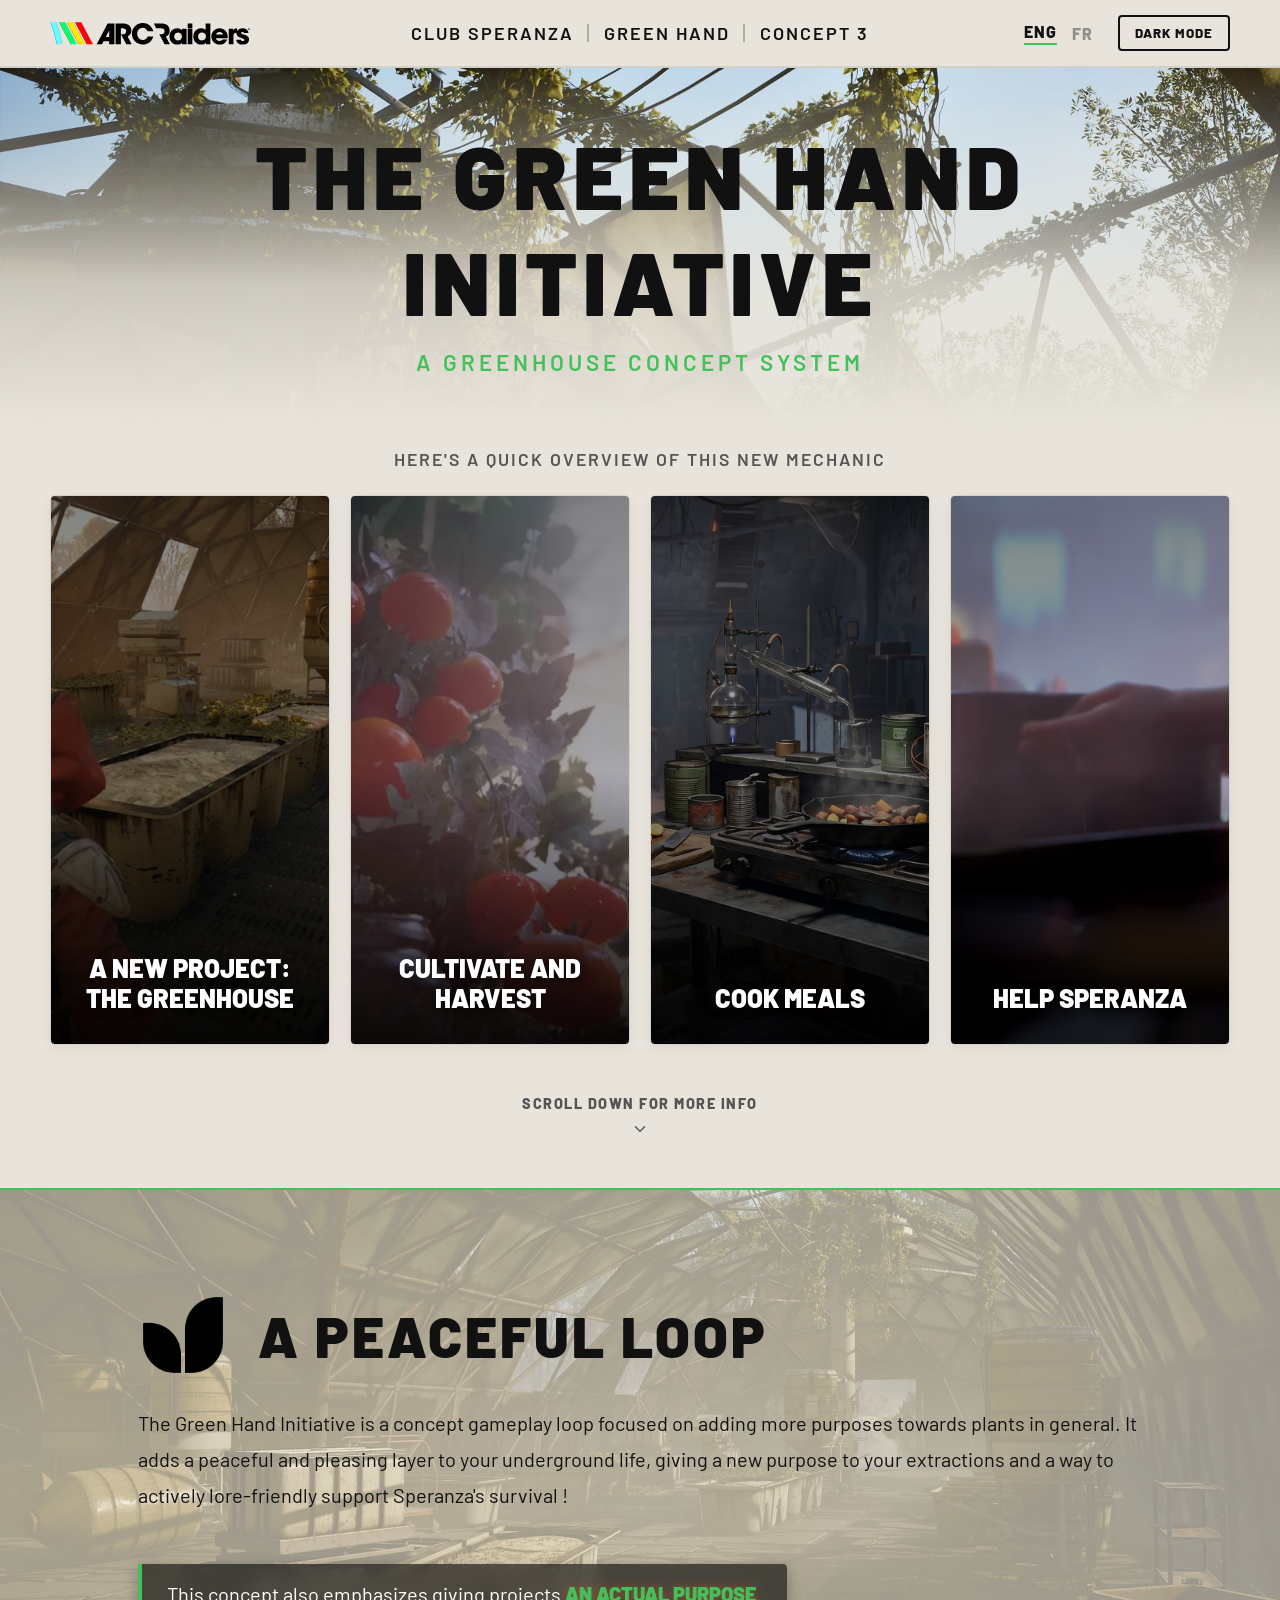
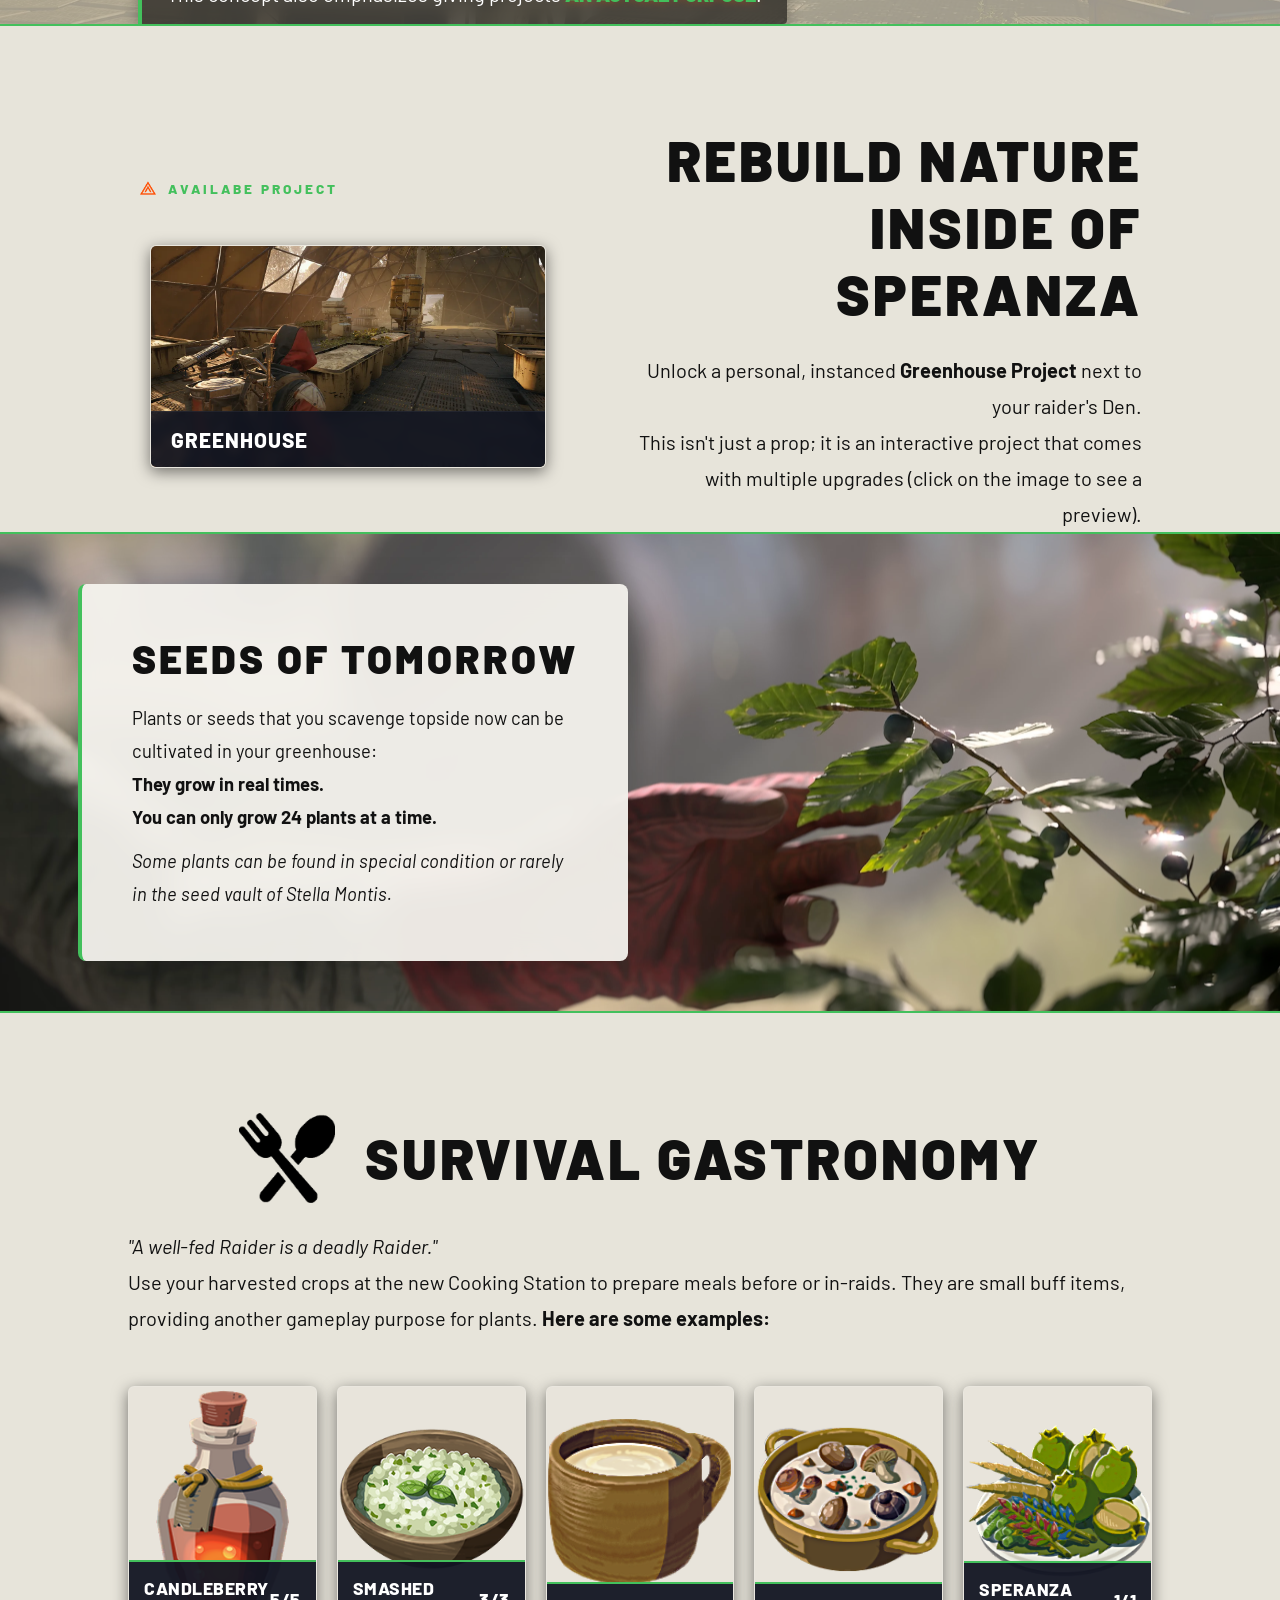
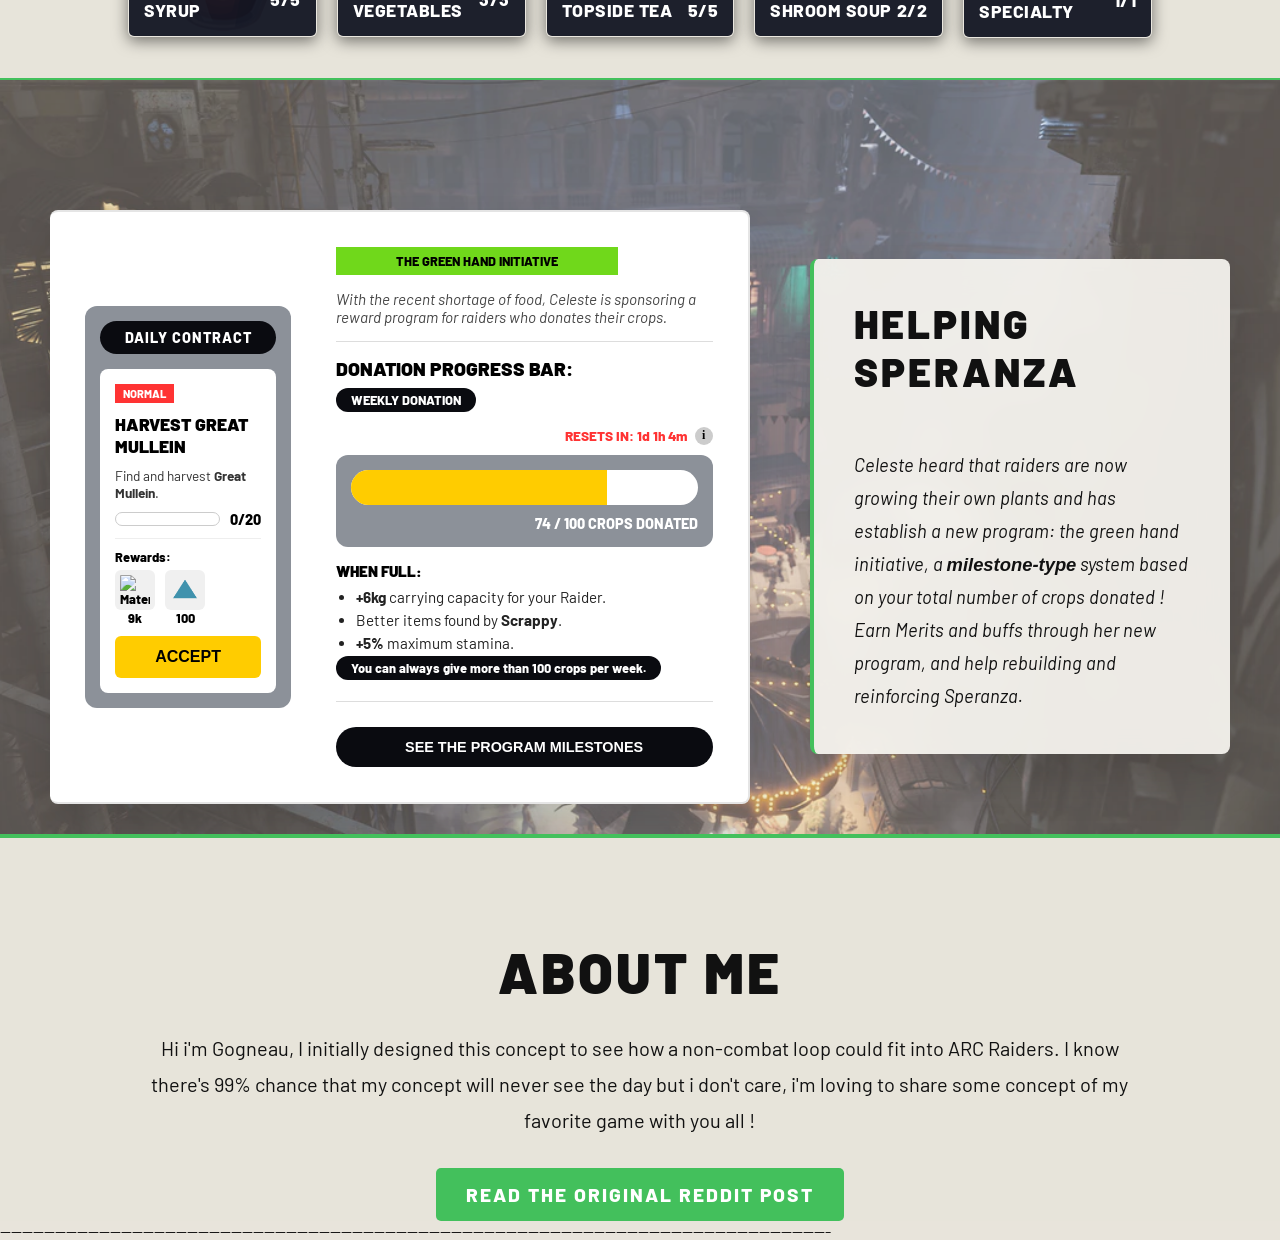
==== commit fc60ad7f: "Editing text" ====
--- a/concept2.html
+++ b/concept2.html
@@ -305,7 +305,7 @@
 
                 <!-- Repas 1 -->
                 <div class="meal-card" style="background-image: url('meal1.png');">
-                    <div class="meal-hover-desc">Keep you more warm outside of a cold snap.</div>
+                    <div class="meal-hover-desc">Keep you more warm outside in a cold snap.</div>
                     <div class="meal-title-bar">
                         <span class="meal-title">CANDLEBERRY SYRUP</span>
                         <span class="meal-qty">5/5</span>
@@ -360,23 +360,99 @@
     <section id="section-concept-4" class="info-section align-center help-speranza-bg">
         <div class="info-content dual-box-layout">
 
-            <!-- CASE DE GAUCHE (À modifier plus tard) -->
-            <div class="glass-panel left-modifier-box">
-                <p class="intro-text" style="text-align: center; opacity: 0.5;">
-                    [ Espace réservé pour la modification ]
-                </p>
-            </div>
+<!-- TABLEAU DES CONTRATS ET DONATIONS -->
+<div class="glass-panel left-modifier-box donation-board-container">
+    
+    <!-- COLONNE GAUCHE : Contrat Journalier -->
+    <div class="daily-contract-panel">
+        <div class="contract-header-pill">DAILY CONTRACT</div>
+        <div class="contract-card">
+            <span class="difficulty-tag">NORMAL</span>
+            <h4 class="contract-title">HARVEST GREAT MULLEIN</h4>
+            <p class="contract-desc">Find and harvest <strong>Great Mullein</strong>.</p>
+            
+            <div class="contract-progress">
+                <div class="mini-bar-bg"><div class="mini-bar-fill" style="width: 0%;"></div></div>
+                <span class="mini-progress-text">0/20</span>
+            </div>
+            
+            <div class="contract-rewards-section">
+                <span class="rewards-label">Rewards:</span>
+                <div class="reward-icons">
+                    <div class="reward-item">
+                        <img src="Coin.webp" alt="Materials"> <!-- Remplace par ton icône -->
+                        <span>9k</span>
+                    </div>
+                    <div class="reward-item">
+                        <img src="positive_icon.webp" alt="Merits"> <!-- Remplace par ton icône -->
+                        <span>100</span>
+                    </div>
+                </div>
+            </div>
+            
+            <button class="btn-yellow-accept">ACCEPT</button>
+        </div>
+    </div>
+
+   <!-- COLONNE DROITE : Weekly Donation -->
+    <div class="weekly-donation-panel">
+        
+        <!-- On ne garde que le tag jaune en haut -->
+        <div class="top-tags-row">
+            <span class="tag-yellow">THE GREEN HAND INITIATIVE</span>
+        </div>
+        
+        <p class="donation-lore">
+            With the recent shortage of food, Celeste is sponsoring a reward program for raiders who donates their crops.
+        </p>
+        
+        <!-- LE TAG NOIR DESCENDU ICI, groupé avec le titre -->
+        <div style="display: flex; flex-direction: column; gap: 8px; align-items: flex-start;">
+            
+            <div class="progress-section-title">
+                <h4>DONATION PROGRESS BAR:</h4>
+            </div>
+            <span class="tag-black">WEEKLY DONATION</span>
+        </div>
+        
+        <!-- Timer & Bulle Info -->
+        <div class="weekly-timer-row">
+            <span class="timer-text" id="weekly-timer">RESETS IN: --d --h --m</span>
+            <div class="info-bubble" data-tooltip="Reset every sunday">i</div>
+        </div>
+
+        <!-- Barre de progression -->
+        <div class="big-progress-wrapper">
+            <div class="big-progress-track">
+                <div class="big-progress-fill" style="width: 74%;"></div> 
+            </div>
+            <div class="progress-numbers">74 / 100 CROPS DONATED</div>
+        </div>
+
+        <!-- Les Buffs -->
+        <div class="donation-buffs">
+            <div class="buffs-condition">WHEN FULL:</div>
+            <ul>
+                <li><strong>+6kg</strong> carrying capacity for your Raider.</li>
+                <li>Better items found by <strong>Scrappy</strong>.</li>
+                <li><strong>+5%</strong> maximum stamina.</li>
+            </ul>
+            <span class="tag-black">You can always give more than 100 crops per week.</span>
+        </div>
+        
+        <hr class="donation-separator">
+        
+        <button class="btn-pill-black">SEE THE PROGRAM MILESTONES</button>
+    </div>
+
+
+</div>
 
             <!-- CASE DE DROITE (Titre et Description) -->
             <div class="glass-panel right-info-box">
                 <h2 class="schema-title">HELPING SPERANZA</h2>
                 <p class="intro-text">
-                    Celeste heard that raiders are now growing their own plants, she has now establish a new program: the green hand, a <strong> milestone-type</strong> system based on your daily and weekly donation ! Earn Merits and buffs through her new program 
-                </p>
-                <p class="intro-text" style="margin-top: 20px;">
-                    In return, earn <strong>Food Merits</strong>, unique cosmetics, and increased standing with
-                    Speranza's quartermasters. You aren't just fighting for survival anymore; <em>you are feeding the
-                        future.</em>
+                 <br>  <em>  Celeste heard that raiders are now growing their own plants and has establish a new program: the green hand initiative, a <strong> milestone-type</strong> system based on your total number of crops donated ! Earn Merits and buffs through her new program, and help rebuilding and reinforcing Speranza. </em> 
                 </p>
             </div>
 
@@ -386,10 +462,9 @@
     <!-- FENÊTRE REDDIT / OUTRO -->
     <section class="info-section align-center" style="border-top: 4px solid var(--accent); min-height: 40vh;">
         <div class="info-content" style="text-align: center;">
-            <h2>JOIN THE DISCUSSION</h2>
-            <p class="intro-text" style="margin-bottom: 30px;">I initially designed this concept to see how a non-combat
-                loop could fit into ARC Raiders. I'd love to hear your thoughts, feedback, and ideas on how farming and
-                cooking could improve our life in Speranza. Come chat with me and the community!</p>
+            <h2>About me</h2>
+            <p class="intro-text" style="margin-bottom: 30px;">Hi i'm Gogneau, I initially designed this concept to see how a non-combat
+                loop could fit into ARC Raiders. I know there's 99% chance that my concept will never see the day but i don't care, i'm loving to share some concept of my favorite game with you all !</p>
 
             <!-- Remplace le # par ton vrai lien Reddit -->
             <a href="#" target="_blank"
@@ -399,7 +474,19 @@
         </div>
     </section>
 
-    <!-- SCRIPT -->
+
+
+
+
+
+
+
+
+
+
+
+
+    <!-- SCRIPT -->-------------------------------------------------------------------------------------------------------------------------------------------------------
     <script>
         // 1. Gestion du clic sur les cartes pour scroller vers la bonne section
         const cards = document.querySelectorAll('.card');
@@ -505,6 +592,44 @@
             });
         }
     </script>
+
+
+
+<script>
+// Timer dynamique pour le reset du dimanche
+function updateWeeklyTimer() {
+    const now = new Date();
+    const nextSunday = new Date();
+    
+    // Calcule le prochain dimanche
+    nextSunday.setDate(now.getDate() + (7 - now.getDay()) % 7);
+    nextSunday.setHours(23, 59, 59, 999);
+    
+    // Si on est déjà dimanche, on cible le dimanche suivant
+    if (now.getDay() === 0 && now.getHours() > 0) {
+       nextSunday.setDate(now.getDate() + 6);
+    }
+
+    const diff = nextSunday - now;
+
+    // Convertit la différence en Jours, Heures, Minutes
+    const days = Math.floor(diff / (1000 * 60 * 60 * 24));
+    const hours = Math.floor((diff % (1000 * 60 * 60 * 24)) / (1000 * 60 * 60));
+    const minutes = Math.floor((diff % (1000 * 60 * 60)) / (1000 * 60));
+
+    const timerElement = document.getElementById('weekly-timer');
+    if(timerElement) {
+        timerElement.innerText = `RESETS IN: ${days}d ${hours}h ${minutes}m`;
+    }
+}
+
+// Mise à jour immédiate puis toutes les 60 secondes
+updateWeeklyTimer();
+setInterval(updateWeeklyTimer, 60000);
+</script>
+
+
+
 </body>
 
 </html>
--- a/style.css
+++ b/style.css
@@ -1933,31 +1933,39 @@
     --section-opacity: 0.6; /* Fond sombre pour faire ressortir les cases */
 }
 
-/* Layout à deux colonnes */
+#section-concept-4 {
+    padding-left: 3% !important;  /* Pousse le contenu jusqu'au bord gauche (au lieu de 10%) */
+    padding-right: 3% !important; /* Pareil à droite pour équilibrer */
+}
+
+/* 2. On autorise le conteneur à prendre toute cette nouvelle place */
 .dual-box-layout {
     display: flex !important;
     flex-direction: row !important;
-    gap: 40px;
+    gap: 60px;
     width: 100%;
-    max-width: 1400px !important;
-    justify-content: center;
-}
-
-/* Case de gauche (Modifiable) */
+    max-width: 1800px !important; /* On passe de 1400px à 1800px pour couvrir les grands écrans */
+    justify-content: flex-start; /* On force l'alignement pour que ça démarre bien à gauche */
+    align-items: center; 
+    padding: 30px 0; 
+}
+
+/* 3. On donne un appétit d'ogre à la case de gauche */
 .left-modifier-box {
-    flex: 1.2;
+    flex: 2.8; /* La case blanche va maintenant prendre 2.8 fois plus de place que la case de droite */
     min-height: 400px;
     display: flex;
     align-items: center;
     justify-content: center;
     border-left: none !important;
-    border-right: 4px solid var(--accent); /* Bordure accentuée à droite */
-}
-
-/* Case de droite (Titre + Texte) */
+    border-right: 4px solid var(--accent);
+}
+
+/* 4. On garde la case de droite compacte */
 .right-info-box {
-    flex: 1;
+    flex: 1; /* Reste à 1, ce qui permet à la case de gauche de la pousser vers la droite */
     text-align: left;
+    padding: 40px;
 }
 
 /* Adaptation pour les petits écrans */
@@ -1968,4 +1976,317 @@
     .left-modifier-box, .right-info-box {
         width: 100%;
     }
-}+}
+
+
+/* --- BOUNTY BOARD (CONTRATS & DONATIONS) --- */
+
+.donation-board-container {
+    background-color: #ffffff !important; /* Fond blanc comme sur l'image */
+    display: flex;
+    flex-direction: row; /* Met le contrat à gauche et la donation à droite */
+    padding: 20px !important;
+    gap: 30px;
+    border: 2px solid rgba(0, 0, 0, 0.1);
+    color: #000; /* Texte noir sur fond blanc */
+    
+}
+
+/* --- COLONNE GAUCHE : DAILY CONTRACT --- */
+.daily-contract-panel {
+    background-color: #8c9199; /* Gris du fond du contrat */
+    border-radius: 12px;
+    padding: 15px;
+    width: 35%;
+    display: flex;
+    flex-direction: column;
+    gap: 15px;
+}
+
+.contract-header-pill {
+    background-color: #0a0b10;
+    color: #fff;
+    text-align: center;
+    padding: 8px 15px;
+    border-radius: 50px;
+    font-weight: 800;
+    font-size: 0.9rem;
+    letter-spacing: 1px;
+}
+
+.contract-card {
+    background-color: #fff;
+    border-radius: 8px;
+    padding: 15px;
+    display: flex;
+    flex-direction: column;
+    gap: 10px;
+}
+
+.difficulty-tag {
+    background-color: #ff3333; /* Rouge pour Hard, tu peux changer en vert/bleu pour normal */
+    color: #fff;
+    font-size: 0.7rem;
+    font-weight: 800;
+    padding: 3px 8px;
+    align-self: flex-start;
+}
+
+.contract-title {
+    margin: 0;
+    font-size: 1.1rem;
+    font-weight: 900;
+}
+
+.contract-desc {
+    font-size: 0.85rem;
+    color: #333;
+    margin: 0;
+}
+
+.contract-progress {
+    display: flex;
+    align-items: center;
+    gap: 10px;
+    border-bottom: 1px solid #eee;
+    padding-bottom: 10px;
+}
+
+.mini-bar-bg {
+    flex-grow: 1;
+    height: 14px;
+    border: 1px solid #ccc;
+    border-radius: 50px;
+    background: #fff;
+}
+
+.mini-bar-fill {
+    height: 100%;
+    background: #000;
+    border-radius: 50px;
+}
+
+.mini-progress-text {
+    font-weight: 800;
+    font-size: 0.9rem;
+}
+
+.contract-rewards-section {
+    display: flex;
+    flex-direction: column;
+    gap: 5px;
+}
+
+.rewards-label {
+    font-size: 0.8rem;
+    font-weight: 800;
+}
+
+.reward-icons {
+    display: flex;
+    gap: 10px;
+}
+
+.reward-item {
+    display: flex;
+    flex-direction: column;
+    align-items: center;
+    font-size: 0.8rem;
+    font-weight: 800;
+}
+
+.reward-item img {
+    width: 40px;
+    height: 40px;
+    object-fit: contain;
+    background: #f0f0f0;
+    border-radius: 6px;
+    padding: 5px;
+}
+
+.btn-yellow-accept {
+    background-color: #ffcc00;
+    color: #000;
+    border: none;
+    border-radius: 6px;
+    padding: 12px;
+    font-weight: 900;
+    font-size: 1rem;
+    cursor: pointer;
+    transition: background 0.2s;
+}
+
+.btn-yellow-accept:hover { background-color: #e6b800; }
+
+/* --- COLONNE DROITE : WEEKLY DONATION --- */
+.weekly-donation-panel {
+    width: 65%;
+    display: flex;
+    flex-direction: column;
+    gap: 15px;
+}
+
+.top-tags-row {
+    display: flex;
+    gap: 10px;
+}
+
+.tag-yellow { background-color: #70d81b; color: #000; padding: 6px 60px; font-weight: 800; font-size: 0.8rem; }
+.tag-black { background-color: #0a0b10; color: #fff; padding: 4px 15px; font-weight: 800; font-size: 0.8rem; border-radius: 50px; }
+
+.donation-lore {
+    font-style: italic;
+    font-size: 0.95rem;
+    color: #444;
+    border-bottom: 1px solid #ddd;
+    padding-bottom: 15px;
+    margin: 0;
+}
+
+.progress-section-title {
+    display: flex;
+    align-items: center;
+    gap: 10px;
+}
+
+.title-icon { width: 40px; height: 40px; }
+.progress-section-title h4 { margin: 0; font-size: 1.2rem; font-weight: 900; }
+
+/* La grosse barre de l'image */
+.big-progress-wrapper {
+    background-color: #8c9199; /* Gros contour gris */
+    padding: 15px;
+    border-radius: 12px;
+    display: flex;
+    flex-direction: column;
+    gap: 10px;
+}
+
+.big-progress-track {
+    background-color: #ffffff; /* Intérieur blanc */
+    height: 35px;
+    border-radius: 50px;
+    overflow: hidden;
+}
+
+.big-progress-fill {
+    background-color: #ffcc00; /* Remplissage jaune Arc */
+    height: 100%;
+}
+
+.progress-numbers {
+    text-align: right;
+    color: #fff;
+    font-weight: 800;
+    font-size: 0.9rem;
+}
+
+/* Liste des Buffs */
+.donation-buffs ul {
+    margin: 0;
+    padding-left: 20px;
+    color: #222;
+}
+
+.donation-buffs li {
+    margin-bottom: 5px;
+    font-size: 0.95rem;
+}
+
+.donation-separator {
+    border: none;
+    border-top: 1px solid #ddd;
+    margin: 10px 0;
+}
+
+/* Bouton See the program */
+.btn-pill-black {
+    background-color: #0a0b10;
+    color: #fff;
+    border: none;
+    border-radius: 50px;
+    padding: 12px;
+    font-weight: 800;
+    font-size: 0.9rem;
+    cursor: pointer;
+    transition: transform 0.2s;
+}
+
+.btn-pill-black:hover { transform: scale(1.02); }
+
+/* Faire respirer la case principale */
+.donation-board-container {
+    padding: 35px !important; /* Plus de padding intérieur */
+    gap: 45px; /* Plus d'espace entre la gauche et la droite */
+}
+
+/* On donne plus de place à la colonne de droite pour étirer la barre */
+.daily-contract-panel { width: 35%; }
+.weekly-donation-panel { width: 65%; }
+
+
+/* --- TIMER & INFO BUBBLE --- */
+.weekly-timer-row {
+    display: flex;
+    justify-content: flex-end;
+    align-items: center;
+    gap: 8px;
+    margin-bottom: -5px; /* Le rapproche légèrement de la barre grise */
+}
+
+.timer-text {
+    font-weight: 800;
+    color: #ff3333; /* Rouge alerte pour le timer, ou noir si tu préfères */
+    font-size: 0.85rem;
+}
+
+/* La bulle 'i' */
+.info-bubble {
+    display: flex;
+    align-items: center;
+    justify-content: center;
+    width: 18px;
+    height: 18px;
+    background-color: #ccc;
+    color: #000;
+    border-radius: 50%;
+    font-size: 0.75rem;
+    font-weight: bold;
+    font-family: serif;
+    cursor: help;
+    position: relative;
+}
+
+/* L'infobulle qui apparaît au hover */
+.info-bubble::after {
+    content: attr(data-tooltip);
+    position: absolute;
+    bottom: 130%;
+    left: 50%;
+    transform: translateX(-50%);
+    background-color: #0a0b10;
+    color: #fff;
+    padding: 6px 12px;
+    border-radius: 4px;
+    font-size: 0.75rem;
+    white-space: nowrap;
+    opacity: 0;
+    visibility: hidden;
+    transition: opacity 0.2s ease;
+    pointer-events: none;
+    z-index: 10;
+}
+
+.info-bubble:hover::after {
+    opacity: 1;
+    visibility: visible;
+}
+
+/* --- BUFFS --- */
+.buffs-condition {
+    font-weight: 900;
+    font-size: 0.95rem;
+    margin-bottom: 8px;
+    color: #000;
+}
+
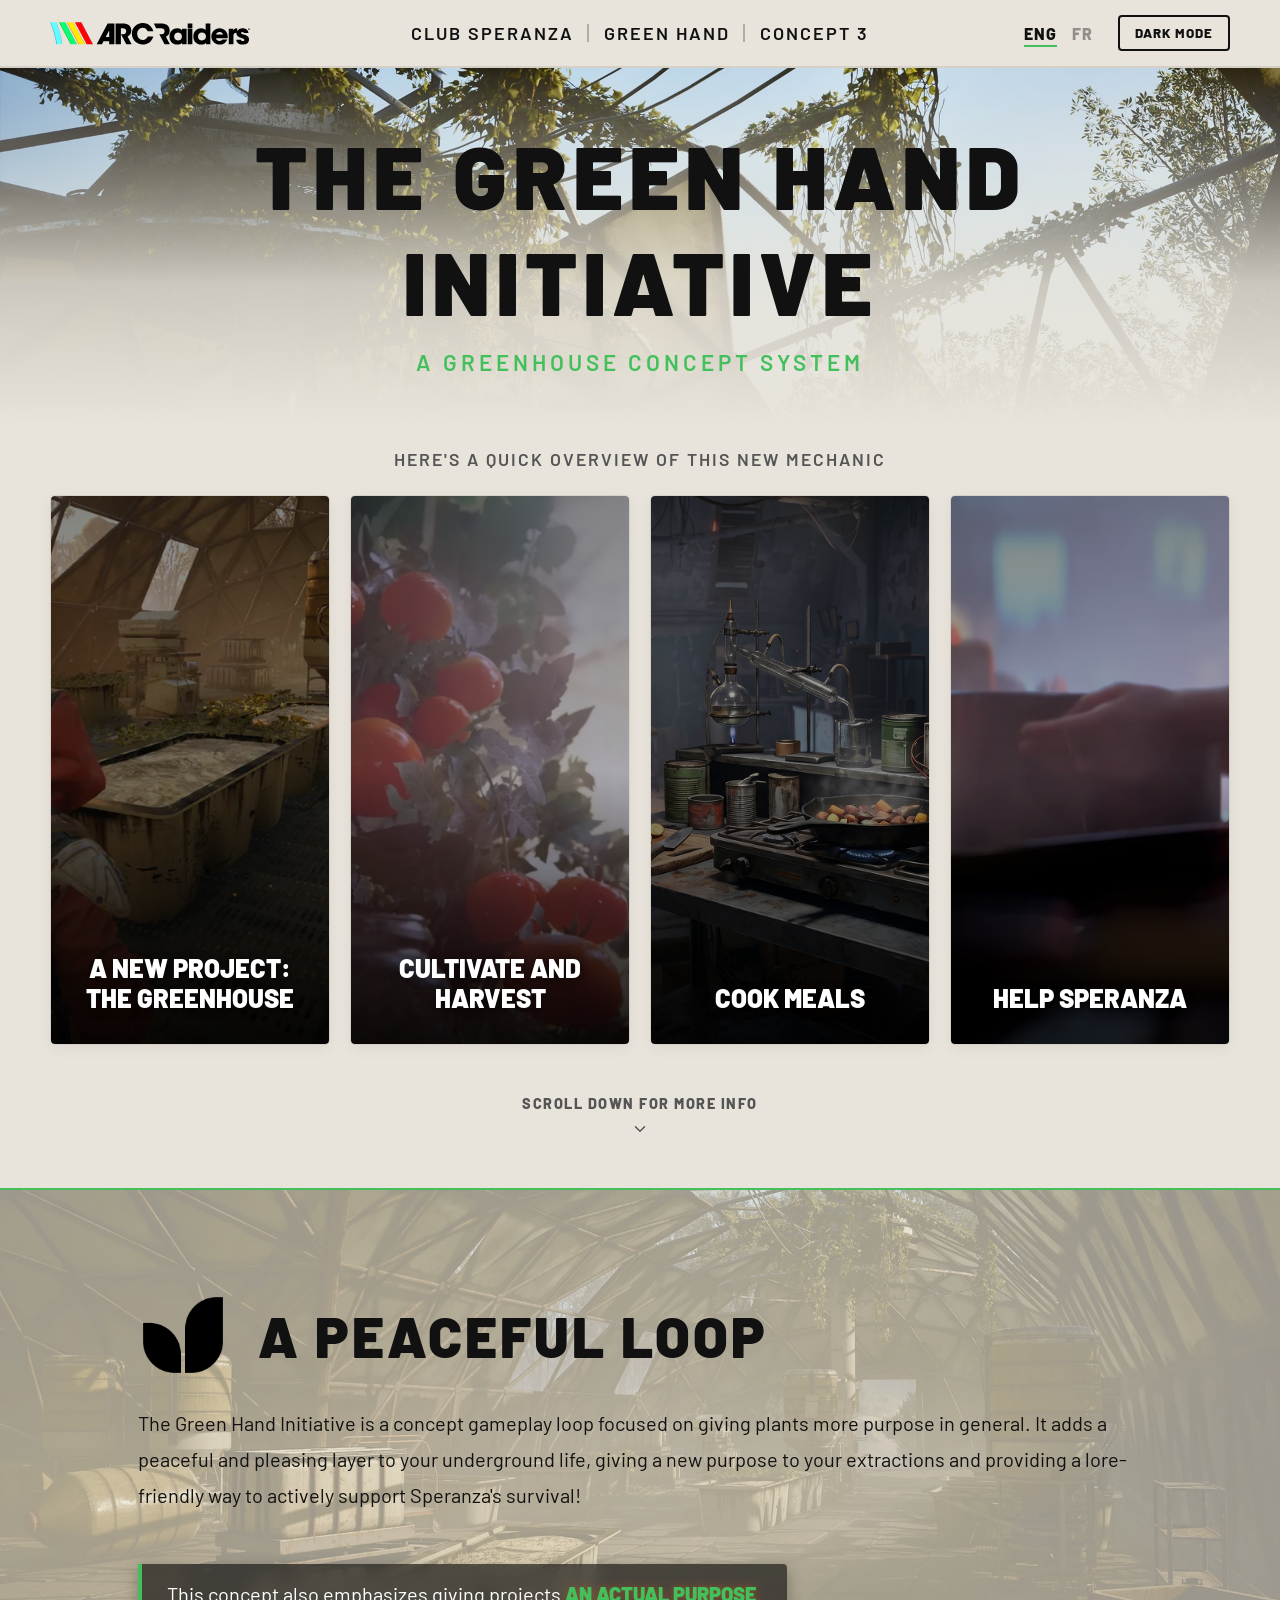
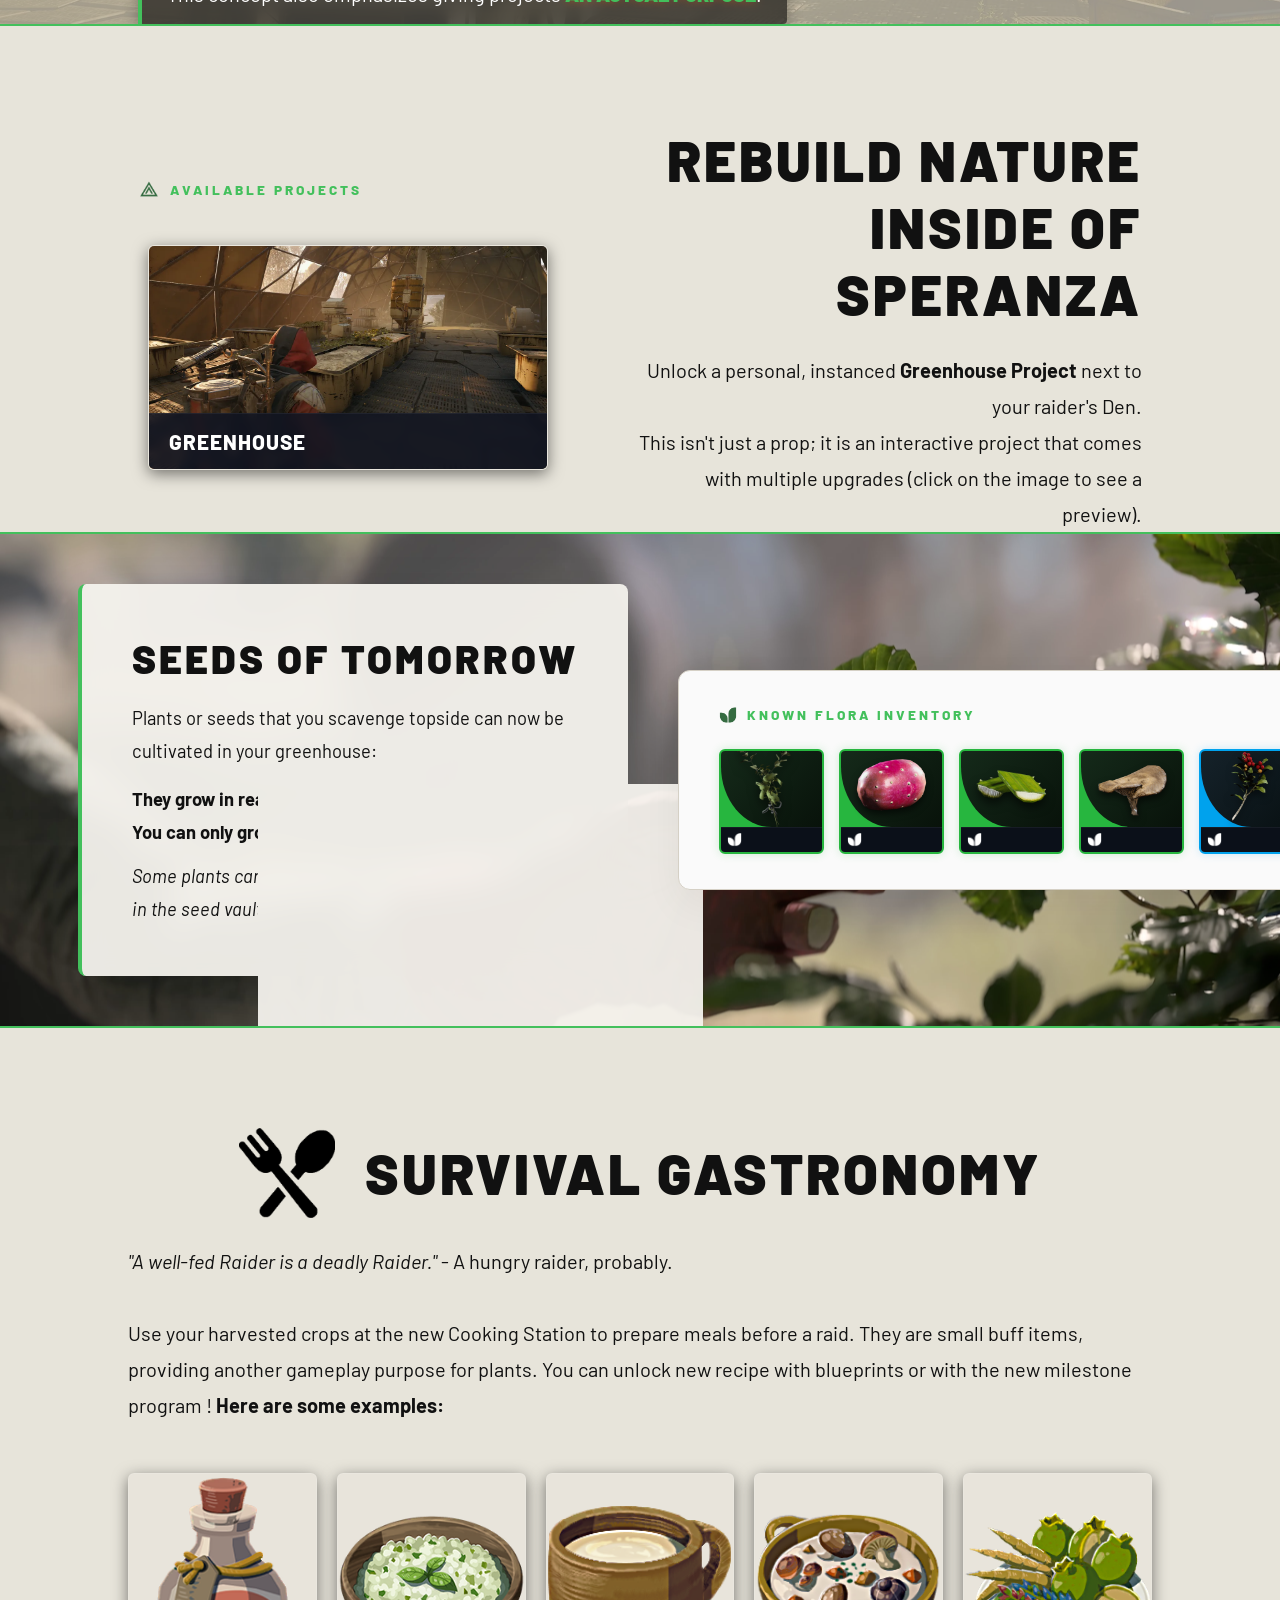
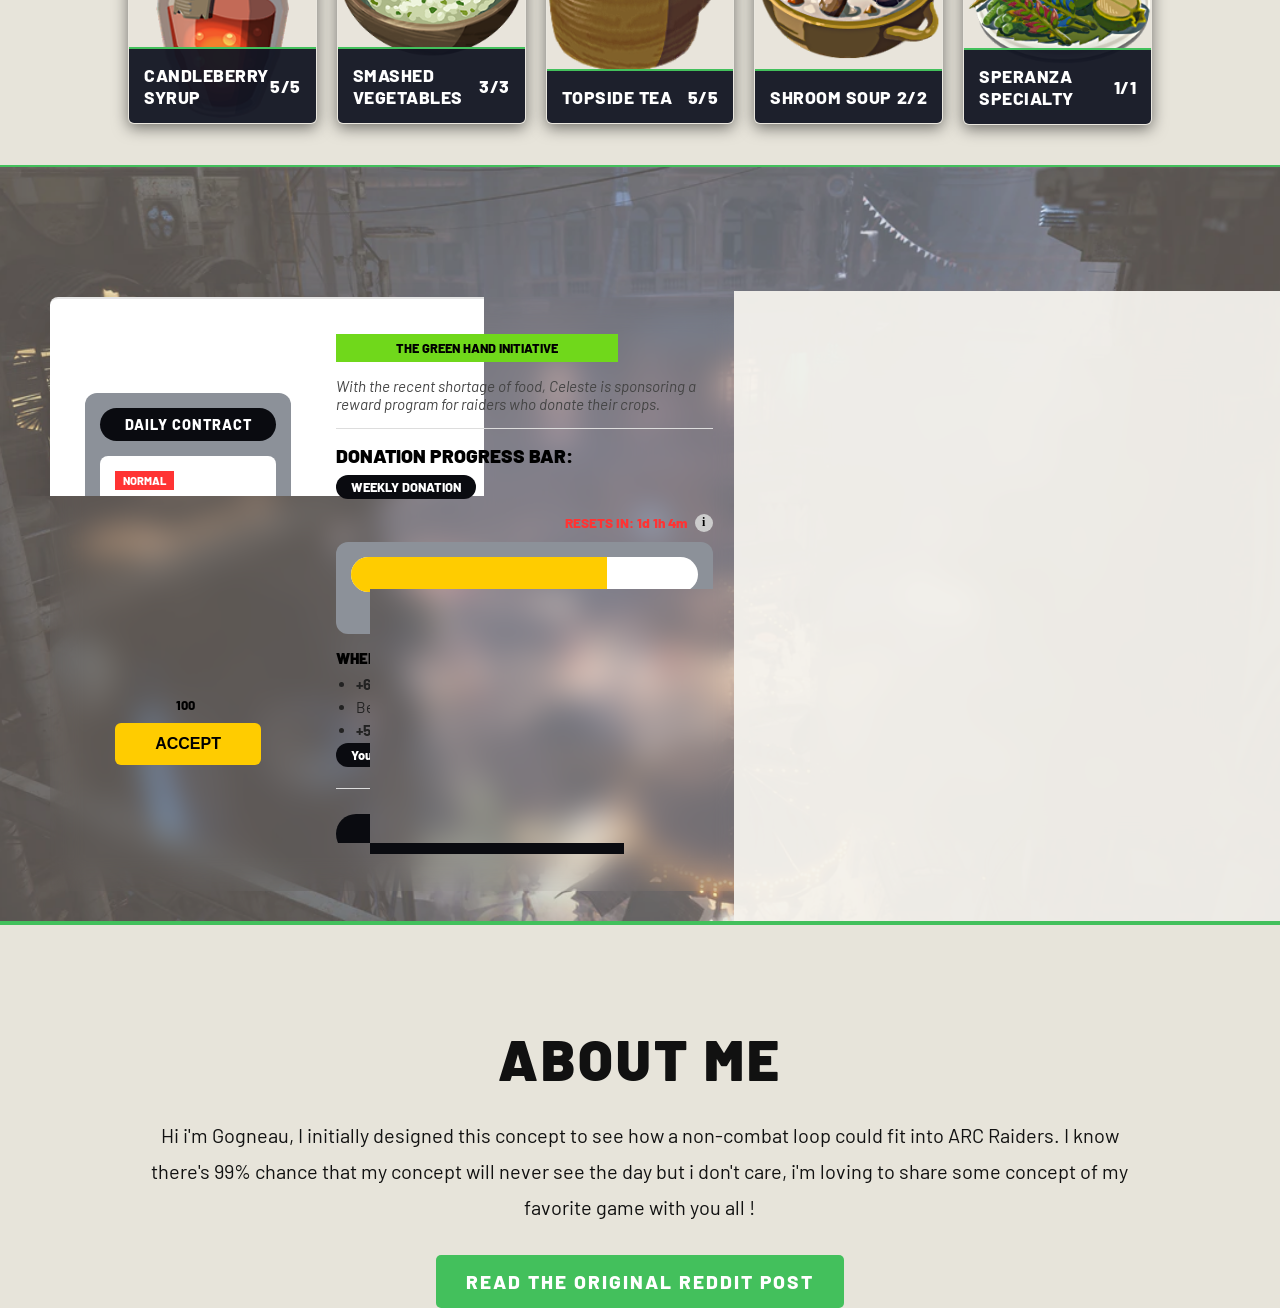
==== commit 012e0817: "Concept 2 done" ====
--- a/concept2.html
+++ b/concept2.html
@@ -10,37 +10,12 @@
     <link rel="preconnect" href="https://fonts.gstatic.com" crossorigin>
     <link href="https://fonts.googleapis.com/css2?family=Barlow:wght@400;500;600;800;900&display=swap" rel="stylesheet">
 
-    <!-- Appel du fichier CSS commun -->
     <link rel="stylesheet" href="style.css">
 
-
-
 </head>
-<!-- On remplace le style par une classe -->
 
 <body class="theme-greenhouse">
 
-    <nav>
-        <div class="nav-logo-container">
-            <div class="dynamic-logo"></div>
-        </div>
-        <div class="nav-links">
-            <a href="index.html" class="nav-speranza">Club Speranza</a>
-            <a href="concept2.html" class="nav-concept2">Green Hand</a>
-            <a href="concept3.html" class="nav-concept3">Concept 3</a>
-        </div>
-        <div class="nav-spacer" style="display: flex; align-items: center; justify-content: flex-end;">
-            <div class="lang-flags">
-                <span class="flag active" title="English">ENG</span>
-                <a href="concept2-fr.html" style="text-decoration: none; color: inherit;">
-                    <span class="flag" title="Français">FR</span>
-                </a>
-            </div>
-            <button class="theme-btn" id="theme-toggle">Dark Mode</button>
-        </div>
-    </nav>
-
-    <!-- HERO SECTION -->
     <header class="hero-container">
         <div class="hero-bg" style="background-image: url('C2_HEROBG.webp');"></div>
         <h1>The Green Hand Initiative</h1>
@@ -48,10 +23,9 @@
     </header>
 
     <div class="overview-text">
-        here's a quick overview of this new mechanic
+        Here's a quick overview of this new mechanic
     </div>
 
-    <!-- TES HOVERCARDS -->
     <section class="concept-grid" id="grid">
 
         <div class="card" style="--card-bg-img: url('C2_HC1.webp');">
@@ -65,7 +39,7 @@
         <div class="card" style="--card-bg-img: url('C2_HC2.png');">
             <h3>CULTIVATE AND HARVEST</h3>
             <div class="card-info">
-                <p>Grow your own plant indoors</p>
+                <p>Grow your own plants indoors</p>
                 <p style="margin-top: 15px; font-size: 0.85em; color: var(--accent);">Click to read more</p>
             </div>
         </div>
@@ -97,8 +71,6 @@
     </div>
 
 
-    <!-- FENÊTRE D'INTRODUCTION GLOBALE -->
-    <!-- FENÊTRE D'INTRODUCTION GLOBALE -->
     <section class="info-section align-center" style="background: url('C2_INTROBG.webp') center/cover no-repeat;">
         <div class="info-content">
             <h2 class="title-with-icon">
@@ -106,9 +78,9 @@
                 A PEACEFUL LOOP
             </h2>
             <p class="intro-text">
-                The Green Hand Initiative is a concept gameplay loop focused on adding more purposes towards plants in
-                general. It adds a peaceful and pleasing layer to your underground life, giving a new purpose to your
-                extractions and a way to actively lore-friendly support Speranza's survival !
+                The Green Hand Initiative is a concept gameplay loop focused on giving plants more purpose in general.
+                 It adds a peaceful and pleasing layer to your underground life, giving a new purpose to your
+                extractions and providing a lore-friendly way to actively support Speranza's survival!
                 <br><br>
                 <span class="emphase-box">
                     This concept also emphasizes giving projects <strong>AN ACTUAL PURPOSE</strong>.
@@ -118,27 +90,22 @@
     </section>
 
 
-    <!-- SECTIONS D'INFORMATION (Cibles des clics sur les cartes) -->
-
-
-
-    <!-- CARTE 1 -->
     <section id="section-concept-1" class="info-section align-center" style="background-color: var(--bg-main);">
         <div class="info-content project-window-layout">
 
             <div class="project-menu-container">
-                <!-- Icône déplacée à gauche de AVAILABLE PROJECTS -->
-                <div class="schema-eyebrow" style="margin-bottom: 15px; display: flex; align-items: center; gap: 10px;">
-                    <img src="Icon_Projects_Menu.png" alt="Icon"
-                        style="width: 20px; height: 20px; filter: invert(66%) sepia(95%) saturate(3000%) hue-rotate(1deg) brightness(105%) contrast(105%);">
-                    Availabe Project
+                <div class="schema-eyebrow" style="margin-bottom: 15px; display: inline-flex; align-items: center; gap: 10px; animation: bounce 2s infinite;">
+                    <img src="Icon_Projects_Menu.png" alt="Icon" class="project-icon-green">
+                    AVAILABLE PROJECTS
                 </div>
 
                 <div class="project-grid">
-                    <div class="project-card large-card" id="openProjectModalBtn">
-                        <div class="project-content" style="background-image: url('C2_HC1.webp');">
-                            <div class="project-title-bar">
-                                <span class="project-label">GREENHOUSE</span>
+                    <div class="glow-wrapper lift-on-hover" style="width: 100%; display: block;">
+                        <div class="project-card large-card" id="openProjectModalBtn">
+                            <div class="project-content" style="background-image: url('C2_HC1.webp');">
+                                <div class="project-title-bar">
+                                    <span class="project-label">GREENHOUSE</span>
+                                </div>
                             </div>
                         </div>
                     </div>
@@ -146,7 +113,6 @@
             </div>
 
             <div class="project-text-container">
-                <!-- Titre épuré (icône retirée d'ici) -->
                 <h2 class="title-with-icon">REBUILD NATURE INSIDE OF SPERANZA</h2>
                 <p class="intro-text">Unlock a personal, instanced <strong>Greenhouse Project</strong> next to your
                     raider's Den. <br>This isn't just a prop; it is an interactive project that comes with multiple
@@ -155,37 +121,52 @@
         </div>
     </section>
 
-    <!-- MODAL 0.5 -->
     <div id="modal-0.5" class="modal">
         <div class="modal-content game-modal" style="background-image: url('C2_HC1.webp');">
-            <span class="close-btn" id="closeModal05Btn">times;</span>
+            <span class="close-btn" id="closeProjectModalBtn">×</span>
 
             <div class="game-modal-left" id="modalLeftPanel">
-                <!-- TITRE PERMANENT RESTAURÉ -->
-                <div class="game-modal-eyebrow">INITIATIVE PROJECT</div>
+                <div class="game-modal-eyebrow">PROJECT</div>
                 <h2 class="game-modal-title">THE GREENHOUSE</h2>
 
                 <div id="state-purchase" class="modal-state">
-                    <p class="game-modal-desc">Speranza does not allow Raiders to use water freely, if you want to use it for your project, you first need to have an authorization.</p>
-
-                    <!-- NOUVELLE SECTION REQUIREMENT -->
+                    <p class="game-modal-desc">Speranza does not allow Raiders to use water freely. If you want to use it for your project, you first need to get authorization.</p>
+
                     <div class="requirement-section">
                         <div class="requirement-title">REQUIREMENT:</div>
-
                         <div class="requirement-box">
                             <div class="requirement-item">
-                                <!-- Base class + Modifier class -->
-                                <div class="item-slot rarity-legendary">
-                                    <img src="Security_Code.png" alt="Security Code" class="main-item-img">
-                                    <div class="item-bottom-bar">
-                                        <img src="Icon_Trinket.png" alt="Trinket" class="sub-item-icon">
+                                <div class="glow-wrapper">
+                                    <div class="item-slot rarity-legendary">
+                                        <img src="Security_Code.png" class="main-item-img" alt="Item Image">
+                                        <div class="item-bottom-bar">
+                                            <img src="Icon_Key.png" class="sub-item-icon" alt="Sub Icon">
+                                        </div>
                                     </div>
-                                </div>
-
-                                <span class="req-text">Official Authorization for Water Exploitation</span>
-
-                            </div>
-
+                                    <div class="item-tooltip">
+                                        <div class="tooltip-content">
+                                            <div class="tooltip-tags">
+                                                <span class="tooltip-tag icon-only-tag">
+                                                    <img src="Icon_Key.png" class="tag-icon" alt="Key">
+                                                </span>
+                                                <span class="tooltip-tag">KEY</span>
+                                                <span class="tooltip-tag">LEGENDARY</span>
+                                            </div>
+                                            <div class="tooltip-title">Official Authorization for Water Usage</div>
+                                            <div class="tooltip-desc">A pass granted to use the water for a greenhouse project.</div>
+                                        </div>
+                                        <div class="tooltip-footer">
+                                            <div class="footer-stat">
+                                                <img src="Icon_Weight.png" class="footer-icon" alt="Weight"> 0.5
+                                            </div>
+                                            <div class="footer-stat">
+                                                <img src="Icon_Coins.png" class="footer-icon" alt="Coins"> 100,000
+                                            </div>
+                                        </div>
+                                    </div>
+                                </div>
+                                <span class="req-text">Official Authorization for Water Usage</span>
+                            </div>
                             <button class="purchase-btn-game" id="triggerPurchaseBtn">
                                 <span class="key-prompt">E</span> PURCHASE
                             </button>
@@ -194,125 +175,271 @@
                 </div>
 
                 <div id="state-upgrades" class="modal-state hidden">
-                    <p class="game-modal-desc">Your Greenhouse is now fully operational. Upgrade your greenhouse, or visit it.</p>
-
+                    <p class="game-modal-desc" style="margin-bottom: 20px;">
+                        Your Greenhouse is now fully operational. Access the core systems.
+                    </p>
                     <div class="upgrade-section">
-                        <!-- NOUVELLE LIGNE UPGRADES GRASSE -->
                         <div class="upgrade-section-title">UPGRADES</div>
-
                         <div class="upgrade-grid">
-                            <!-- Upgrade 1 -->
                             <div class="upgrade-card">
                                 <div class="upgrade-header">
-                                    <img src="positive_icon.webp" class="upgrade-icon" alt="UV Icon">
+                                    <img src="lampbulb.png" class="upgrade-icon">
                                     <span class="upgrade-title">UV LIGHTS</span>
                                 </div>
-                                <div class="upgrade-desc">Faster growing time.</div>
-                            </div>
-
-                            <!-- Upgrade 2 -->
+                                <div class="upgrade-desc">
+                                    <img src="positive_icon.webp" class="desc-icon-blue">
+                                    <span>Faster growing time.</span>
+                                </div>
+                            </div>
                             <div class="upgrade-card">
                                 <div class="upgrade-header">
-                                    <img src="positive_icon.webp" class="upgrade-icon" alt="Sprinkler Icon">
+                                    <img src="sprinklers.png" class="upgrade-icon">
                                     <span class="upgrade-title">SPRINKLERS</span>
                                 </div>
-                                <div class="upgrade-desc">Better crop yield.</div>
-                            </div>
-
-                            <!-- Upgrade 3 -->
+                                <div class="upgrade-desc">
+                                    <img src="positive_icon.webp" class="desc-icon-blue">
+                                    <span>Better crop yield.</span>
+                                </div>
+                            </div>
                             <div class="upgrade-card">
                                 <div class="upgrade-header">
-                                    <img src="positive_icon.webp" class="upgrade-icon" alt="Heater Icon">
+                                    <img src="heat.png" class="upgrade-icon">
                                     <span class="upgrade-title">CONTROLLED HEATER</span>
                                 </div>
-                                <div class="upgrade-desc">Faster growing time.</div>
-                            </div>
-
-                            <!-- Upgrade 4 -->
+                                <div class="upgrade-desc">
+                                    <img src="positive_icon.webp" class="desc-icon-blue">
+                                    <span>Faster growing time.</span>
+                                </div>
+                            </div>
                             <div class="upgrade-card">
                                 <div class="upgrade-header">
-                                    <img src="positive_icon.webp" class="upgrade-icon" alt="Soil Icon">
+                                    <img src="soil.png" class="upgrade-icon">
                                     <span class="upgrade-title">BETTER SOIL</span>
                                 </div>
-                                <div class="upgrade-desc">Ability to grow special crops.</div>
-                            </div>
-                        </div>
-                    </div>
-
-                    <button class="purchase-btn-game" style="margin-top: auto;">
+                                <div class="upgrade-desc">
+                                    <img src="positive_icon.webp" class="desc-icon-blue">
+                                    <span>Ability to grow special crops.</span>
+                                </div>
+                            </div>
+                        </div>
+                    </div>
+
+                    <div class="harvest-alert">
+                        <img src="Icon_Nature.png" alt="Nature" class="bounce-icon">
+                        <span>There are 17 fully grown plants in the greenhouse. Harvest them now!</span>
+                    </div>
+
+                    <button class="purchase-btn-game" id="enterGreenhouseBtn" style="margin-top: 25px;">
                         <span class="key-prompt">E</span> ENTER GREENHOUSE
                     </button>
                 </div>
             </div>
-            <div class="game-modal-right"></div>
         </div>
     </div>
 
 
-
-
-
-
-
-
-
-    <!-- CARTE 2 : SEEDS OF TOMORROW AVEC ICÔNES INTERACTIVES -->
-    <!-- Changement de align-right vers align-left -->
     <section id="section-concept-2" class="info-section align-left"
         style="background: url('C2_W3BG.png') center/cover no-repeat; --section-opacity: 0;">
 
         <div class="info-content seeds-main-layout">
 
-            <!-- 1. Le panneau (fixé à gauche) -->
             <div class="glass-panel fixed-panel">
                 <h2 class="schema-title">SEEDS OF TOMORROW</h2>
-                <p class="intro-text">Plants or seeds that you scavenge topside now can be cultivated in your
+                <p class="intro-text">Plants or seeds that you scavenge topside can now be cultivated in your
                     greenhouse: </p>
-                <p class="intro-text" style="margin-top: 15x;"><strong> They grow in real times.</strong></p>
-                <p class="intro-text" style="margin-top: 0px;"><strong> You can only grow 24 plants at a time.</strong>
-                </p>
-                <p class="intro-text" style="margin-top: 10px;"><em>Some plants can be found in special condition or
+                <p class="intro-text" style="margin-top: 15px;"><strong> They grow in real time.</strong></p>
+                <p class="intro-text" style="margin-top: 0px;"><strong> You can only grow 24 plants at a time.</strong></p>
+                <p class="intro-text" style="margin-top: 10px;"><em>Some plants can be found in special conditions or
                         rarely in the seed vault of Stella Montis.</em></p>
             </div>
 
-
-        </div>
+            <div style="flex: 1.8; padding: 35px 40px; background-color: var(--card-bg-closed); border-radius: 12px; border: 1px solid var(--card-border); box-shadow: 0 15px 40px var(--shadow-light); z-index: 10; display: flex; flex-direction: column; gap: 25px;">
+                
+                <div class="schema-eyebrow" style="margin: 0; display: flex; align-items: center; gap: 10px;">
+                    <img src="Icon_Nature.png" alt="Icon" class="project-icon-green" style="width: 18px; height: 18px;">
+                    KNOWN FLORA INVENTORY
+                </div>
+
+                <div style="display: flex; flex-wrap: nowrap; gap: 15px; justify-content: space-between; align-items: center; width: 100%;">
+                    
+                    <div class="glow-wrapper lift-on-hover">
+                        <div class="item-slot rarity-uncommon" style="width: 105px; height: 105px;">
+                            <img src="Great_Mullein.png" class="main-item-img" alt="Great Mullein">
+                            <div class="item-bottom-bar">
+                                <img src="Icon_Nature.png" class="sub-item-icon" alt="Nature">
+                            </div>
+                        </div>
+                        <div class="item-tooltip position-top">
+                            <div class="tooltip-content">
+                                <div class="tooltip-tags">
+                                    <span class="tooltip-tag icon-only-tag"><img src="Icon_Nature.png" class="tag-icon" alt="Nature"></span>
+                                    <span class="tooltip-tag">PLANT</span>
+                                    <span class="tooltip-tag">UNCOMMON</span>
+                                </div>
+                                <div class="tooltip-title">Great Mullein</div>
+                                <div class="tooltip-desc">Used to craft medical supplies.</div>
+                            </div>
+                            <div class="tooltip-footer">
+                                <div class="footer-stat"><img src="Icon_Time.png" class="footer-icon" alt="Time"> 1h 00m</div>
+                                <div class="footer-stat"><img src="Coin.webp" class="footer-icon" alt="Coins"> 300</div>
+                            </div>
+                        </div>
+                    </div>
+
+                    <div class="glow-wrapper lift-on-hover">
+                        <div class="item-slot rarity-uncommon" style="width: 105px; height: 105px;">
+                            <img src="Prickly_Pear.png" class="main-item-img" alt="Prickly Pear" style="transform: scale(0.95);">
+                            <div class="item-bottom-bar">
+                                <img src="Icon_Nature.png" class="sub-item-icon" alt="Nature">
+                            </div>
+                        </div>
+                        <div class="item-tooltip position-top">
+                            <div class="tooltip-content">
+                                <div class="tooltip-tags">
+                                    <span class="tooltip-tag icon-only-tag"><img src="Icon_Nature.png" class="tag-icon" alt="Nature"></span>
+                                    <span class="tooltip-tag">PLANT</span>
+                                    <span class="tooltip-tag">UNCOMMON</span>
+                                </div>
+                                <div class="tooltip-title">Prickly Pear</div>
+                                <div class="tooltip-desc">Can be consumed for a small amount of stamina.</div>
+                            </div>
+                            <div class="tooltip-footer">
+                                <div class="footer-stat"><img src="Icon_Time.png" class="footer-icon" alt="Time"> 2h 00m</div>
+                                <div class="footer-stat"><img src="Coin.webp" class="footer-icon" alt="Coins"> 640</div>
+                            </div>
+                        </div>
+                    </div>
+
+                    <div class="glow-wrapper lift-on-hover">
+                        <div class="item-slot rarity-uncommon" style="width: 105px; height: 105px;">
+                            <img src="Agave.png" class="main-item-img" alt="Agave">
+                            <div class="item-bottom-bar">
+                                <img src="Icon_Nature.png" class="sub-item-icon" alt="Nature">
+                            </div>
+                        </div>
+                        <div class="item-tooltip position-top">
+                            <div class="tooltip-content">
+                                <div class="tooltip-tags">
+                                    <span class="tooltip-tag icon-only-tag"><img src="Icon_Nature.png" class="tag-icon" alt="Nature"></span>
+                                    <span class="tooltip-tag">PLANT</span>
+                                    <span class="tooltip-tag">UNCOMMON</span>
+                                </div>
+                                <div class="tooltip-title">Agave</div>
+                                <div class="tooltip-desc">A piece of an agave leaf. Can be used to regain a small amount of health.</div>
+                            </div>
+                            <div class="tooltip-footer">
+                                <div class="footer-stat"><img src="Icon_Time.png" class="footer-icon" alt="Time"> 3h 00m</div>
+                                <div class="footer-stat"><img src="Coin.webp" class="footer-icon" alt="Coins"> 1,000</div>
+                            </div>
+                        </div>
+                    </div>
+
+                    <div class="glow-wrapper lift-on-hover">
+                        <div class="item-slot rarity-uncommon" style="width: 105px; height: 105px;">
+                            <img src="Mushroom.png" class="main-item-img" alt="Mushroom" style="transform: scale(0.95);">
+                            <div class="item-bottom-bar">
+                                <img src="Icon_Nature.png" class="sub-item-icon" alt="Nature">
+                            </div>
+                        </div>
+                        <div class="item-tooltip position-top">
+                            <div class="tooltip-content">
+                                <div class="tooltip-tags">
+                                    <span class="tooltip-tag icon-only-tag"><img src="Icon_Nature.png" class="tag-icon" alt="Nature"></span>
+                                    <span class="tooltip-tag">PLANT</span>
+                                    <span class="tooltip-tag">UNCOMMON</span>
+                                </div>
+                                <div class="tooltip-title">Mushroom</div>
+                                <div class="tooltip-desc">Can be consumed to regain a small amount of health.</div>
+                            </div>
+                            <div class="tooltip-footer">
+                                <div class="footer-stat"><img src="Icon_Time.png" class="footer-icon" alt="Time"> 6h 00m</div>
+                                <div class="footer-stat"><img src="Coin.webp" class="footer-icon" alt="Coins"> 4,000</div>
+                            </div>
+                        </div>
+                    </div>
+
+                    <div class="glow-wrapper lift-on-hover">
+                        <div class="item-slot rarity-rare" style="width: 105px; height: 105px;">
+                            <img src="Candleberries.png" class="main-item-img" alt="Candleberries" style="transform: scale(0.95);">
+                            <div class="item-bottom-bar">
+                                <img src="Icon_Nature.png" class="sub-item-icon" alt="Nature">
+                            </div>
+                        </div>
+                        <div class="item-tooltip position-top">
+                            <div class="tooltip-content">
+                                <div class="tooltip-tags">
+                                    <span class="tooltip-tag icon-only-tag"><img src="Icon_Nature.png" class="tag-icon" alt="Nature"></span>
+                                    <span class="tooltip-tag">PLANT</span>
+                                    <span class="tooltip-tag">RARE</span>
+                                </div>
+                                <div class="tooltip-title">Candleberries</div>
+                                <div class="tooltip-desc">A waxy berry that grows only during a small window each year. People have depended on them to make candles, foods and medicine for ages.
+                                    <br> <strong>Only found during cold snap!</strong>
+                                </div>
+                            </div>
+                            <div class="tooltip-footer">
+                                <div class="footer-stat"><img src="Icon_Time.png" class="footer-icon" alt="Time"> 1h 30m</div>
+                                <div class="footer-stat"><img src="Coin.webp" class="footer-icon" alt="Coins"> 460</div>
+                            </div>
+                        </div>
+                    </div>
+
+                    <div class="glow-wrapper lift-on-hover">
+                        <div class="item-slot rarity-legendary" style="width: 105px; height: 105px;">
+                            <img src="Possibly_Toxic_Plant.png" class="main-item-img" alt="Revitalized Plant">
+                            <div class="item-bottom-bar">
+                                <img src="Icon_Nature.png" class="sub-item-icon" alt="Nature">
+                            </div>
+                        </div>
+                        <div class="item-tooltip position-top">
+                            <div class="tooltip-content">
+                                <div class="tooltip-tags">
+                                    <span class="tooltip-tag icon-only-tag"><img src="Icon_Nature.png" class="tag-icon" alt="Nature"></span>
+                                    <span class="tooltip-tag">PLANT</span>
+                                    <span class="tooltip-tag">LEGENDARY</span>
+                                </div>
+                                <div class="tooltip-title">Possibly Toxic Plant</div>
+                                <div class="tooltip-desc">A speculated source of miraculous healing, and/or particularly nasty rashes.
+                                    <br> <strong>Only found during Toxic Swamp !</strong>
+                                </div>
+                            </div>
+                            <div class="tooltip-footer">
+                                <div class="footer-stat"><img src="Icon_Time.png" class="footer-icon" alt="Time"> 24h 00m</div>
+                                <div class="footer-stat"><img src="Coin.webp" class="footer-icon" alt="Coins"> 10,500</div>
+                            </div>
+                        </div>
+                    </div>
+
+                </div>
+            </div>
 
         </div>
     </section>
 
-
-
-
-    <!-- CARTE 3 : GASTRONOMIE -->
     <section id="section-concept-3" class="info-section align-center" style="background-color: var(--bg-main);">
         <div class="info-content" style="width: 100%; max-width: 1200px;">
 
-            <!-- Le titre avec l'icône centrée -->
-            <!-- Le titre avec l'icône centrée -->
             <h2 class="title-with-icon" style="justify-content: center;">
                 <img src="Food.png" alt="Food Icon" class="section-icon food-icon">
                 SURVIVAL GASTRONOMY
             </h2>
 
             <p class="intro-text" style="margin-bottom: 50px;">
-                <em>"A well-fed Raider is a deadly Raider."</em><br>
-                Use your harvested crops at the new Cooking Station to prepare meals before or in-raids. They are small
-                buff items, providing another gameplay purpose for plants. <strong>Here are some examples:</strong>
+                <em>"A well-fed Raider is a deadly Raider."</em> - A hungry raider, probably.
+                <br><br>
+                Use your harvested crops at the new Cooking Station to prepare meals before a raid. They are small
+                buff items, providing another gameplay purpose for plants. You can unlock new recipe with blueprints or with the new milestone program ! <strong>Here are some examples:</strong>
             </p>
-            <!-- LES 5 CARTES DE REPAS -->
+            
             <div class="meals-grid">
-
-                <!-- Repas 1 -->
                 <div class="meal-card" style="background-image: url('meal1.png');">
-                    <div class="meal-hover-desc">Keep you more warm outside in a cold snap.</div>
+                    <div class="meal-hover-desc">Keeps you warmer outside during a cold snap.</div>
                     <div class="meal-title-bar">
                         <span class="meal-title">CANDLEBERRY SYRUP</span>
                         <span class="meal-qty">5/5</span>
                     </div>
                 </div>
 
-                <!-- Repas 2 -->
                 <div class="meal-card" style="background-image: url('meal2.png');">
                     <div class="meal-hover-desc">Slightly increased stamina recovery for 15 minutes.</div>
                     <div class="meal-title-bar">
@@ -321,7 +448,6 @@
                     </div>
                 </div>
 
-                <!-- Repas 3 -->
                 <div class="meal-card" style="background-image: url('meal3.png');">
                     <div class="meal-hover-desc">Minor boost to sprint speed when out of combat.</div>
                     <div class="meal-title-bar">
@@ -330,7 +456,6 @@
                     </div>
                 </div>
 
-                <!-- Repas 4 -->
                 <div class="meal-card" style="background-image: url('meal4.png');">
                     <div class="meal-hover-desc">Slow passive health regeneration over time.</div>
                     <div class="meal-title-bar">
@@ -339,134 +464,112 @@
                     </div>
                 </div>
 
-                <!-- Repas 5 -->
                 <div class="meal-card" style="background-image: url('meal5.png');">
-                    <div class="meal-hover-desc">Have slightly more chance to find rarer items.</div>
-                    <div class="meal-title-bar">
+                    <div class="meal-hover-desc">Grants a slightly higher chance to find rarer items.</div>
+                    <div class="meal-title-bar">    
                         <span class="meal-title">SPERANZA SPECIALTY</span>
                         <span class="meal-qty">1/1</span>
                     </div>
-                </div>
-
+                </div>  
             </div>
         </div>
     </section>
 
-
-
-
-
-    <!-- CARTE 4 : HELP SPERANZA -->
     <section id="section-concept-4" class="info-section align-center help-speranza-bg">
         <div class="info-content dual-box-layout">
 
-<!-- TABLEAU DES CONTRATS ET DONATIONS -->
-<div class="glass-panel left-modifier-box donation-board-container">
-    
-    <!-- COLONNE GAUCHE : Contrat Journalier -->
-    <div class="daily-contract-panel">
-        <div class="contract-header-pill">DAILY CONTRACT</div>
-        <div class="contract-card">
-            <span class="difficulty-tag">NORMAL</span>
-            <h4 class="contract-title">HARVEST GREAT MULLEIN</h4>
-            <p class="contract-desc">Find and harvest <strong>Great Mullein</strong>.</p>
-            
-            <div class="contract-progress">
-                <div class="mini-bar-bg"><div class="mini-bar-fill" style="width: 0%;"></div></div>
-                <span class="mini-progress-text">0/20</span>
-            </div>
-            
-            <div class="contract-rewards-section">
-                <span class="rewards-label">Rewards:</span>
-                <div class="reward-icons">
-                    <div class="reward-item">
-                        <img src="Coin.webp" alt="Materials"> <!-- Remplace par ton icône -->
-                        <span>9k</span>
-                    </div>
-                    <div class="reward-item">
-                        <img src="positive_icon.webp" alt="Merits"> <!-- Remplace par ton icône -->
-                        <span>100</span>
-                    </div>
-                </div>
-            </div>
-            
-            <button class="btn-yellow-accept">ACCEPT</button>
-        </div>
-    </div>
-
-   <!-- COLONNE DROITE : Weekly Donation -->
-    <div class="weekly-donation-panel">
-        
-        <!-- On ne garde que le tag jaune en haut -->
-        <div class="top-tags-row">
-            <span class="tag-yellow">THE GREEN HAND INITIATIVE</span>
-        </div>
-        
-        <p class="donation-lore">
-            With the recent shortage of food, Celeste is sponsoring a reward program for raiders who donates their crops.
-        </p>
-        
-        <!-- LE TAG NOIR DESCENDU ICI, groupé avec le titre -->
-        <div style="display: flex; flex-direction: column; gap: 8px; align-items: flex-start;">
-            
-            <div class="progress-section-title">
-                <h4>DONATION PROGRESS BAR:</h4>
-            </div>
-            <span class="tag-black">WEEKLY DONATION</span>
-        </div>
-        
-        <!-- Timer & Bulle Info -->
-        <div class="weekly-timer-row">
-            <span class="timer-text" id="weekly-timer">RESETS IN: --d --h --m</span>
-            <div class="info-bubble" data-tooltip="Reset every sunday">i</div>
-        </div>
-
-        <!-- Barre de progression -->
-        <div class="big-progress-wrapper">
-            <div class="big-progress-track">
-                <div class="big-progress-fill" style="width: 74%;"></div> 
-            </div>
-            <div class="progress-numbers">74 / 100 CROPS DONATED</div>
-        </div>
-
-        <!-- Les Buffs -->
-        <div class="donation-buffs">
-            <div class="buffs-condition">WHEN FULL:</div>
-            <ul>
-                <li><strong>+6kg</strong> carrying capacity for your Raider.</li>
-                <li>Better items found by <strong>Scrappy</strong>.</li>
-                <li><strong>+5%</strong> maximum stamina.</li>
-            </ul>
-            <span class="tag-black">You can always give more than 100 crops per week.</span>
-        </div>
-        
-        <hr class="donation-separator">
-        
-        <button class="btn-pill-black">SEE THE PROGRAM MILESTONES</button>
-    </div>
-
-
-</div>
-
-            <!-- CASE DE DROITE (Titre et Description) -->
+            <div class="glass-panel left-modifier-box donation-board-container">
+                
+                <div class="daily-contract-panel">
+                    <div class="contract-header-pill">DAILY CONTRACT</div>
+                    <div class="contract-card">
+                        <span class="difficulty-tag">NORMAL</span>
+                        <h4 class="contract-title">HARVEST GREAT MULLEIN</h4>
+                        <p class="contract-desc">Find and harvest <strong>Great Mullein</strong>.</p>
+                        
+                        <div class="contract-progress">
+                            <div class="mini-bar-bg"><div class="mini-bar-fill" style="width: 0%;"></div></div>
+                            <span class="mini-progress-text">0/20</span>
+                        </div>
+                        
+                        <div class="contract-rewards-section">
+                            <span class="rewards-label">Rewards:</span>
+                            <div class="reward-icons">
+                                <div class="reward-item">
+                                    <img src="Coin.webp" alt="Materials">
+                                    <span>9k</span>
+                                </div>
+                                <div class="reward-item">
+                                    <img src="positive_icon.webp" alt="Merits">
+                                    <span>100</span>
+                                </div>
+                            </div>
+                        </div>
+                        
+                        <button class="btn-yellow-accept">ACCEPT</button>
+                    </div>
+                </div>
+
+               <div class="weekly-donation-panel">
+                    <div class="top-tags-row">
+                        <span class="tag-yellow">THE GREEN HAND INITIATIVE</span>
+                    </div>
+                    
+                    <p class="donation-lore">
+                        With the recent shortage of food, Celeste is sponsoring a reward program for raiders who donate their crops.
+                    </p>
+                    
+                    <div style="display: flex; flex-direction: column; gap: 8px; align-items: flex-start;">
+                        <div class="progress-section-title">
+                            <h4>DONATION PROGRESS BAR:</h4>
+                        </div>
+                        <span class="tag-black">WEEKLY DONATION</span>
+                    </div>
+                    
+                    <div class="weekly-timer-row">
+                        <span class="timer-text" id="weekly-timer">RESETS IN: --d --h --m</span>
+                        <div class="info-bubble" data-tooltip="Reset every sunday">i</div>
+                    </div>
+
+                    <div class="big-progress-wrapper">
+                        <div class="big-progress-track">
+                            <div class="big-progress-fill" style="width: 74%;"></div> 
+                        </div>
+                        <div class="progress-numbers">74 / 100 CROPS DONATED</div>
+                    </div>
+
+                    <div class="donation-buffs">
+                        <div class="buffs-condition">WHEN FULL:</div>
+                        <ul>
+                            <li><strong>+6kg</strong> carrying capacity for your Raider.</li>
+                            <li>Better items found by <strong>Scrappy</strong>.</li>
+                            <li><strong>+5%</strong> maximum stamina.</li>
+                        </ul>
+                        <span class="tag-black">You can always give more than 100 crops per week.</span>
+                    </div>
+                    
+                    <hr class="donation-separator">
+                    
+                    <button class="btn-pill-black">SEE THE PROGRAM MILESTONES</button>
+                </div>
+            </div>
+
             <div class="glass-panel right-info-box">
                 <h2 class="schema-title">HELPING SPERANZA</h2>
                 <p class="intro-text">
-                 <br>  <em>  Celeste heard that raiders are now growing their own plants and has establish a new program: the green hand initiative, a <strong> milestone-type</strong> system based on your total number of crops donated ! Earn Merits and buffs through her new program, and help rebuilding and reinforcing Speranza. </em> 
+                 <br>  <em>  Celeste heard that raiders are now growing their own plants and has established a new program: the green hand initiative, a <strong> milestone-type</strong> system based on your total number of crops donated ! Earn Merits and buffs through her new program, and and help rebuild and reinforce Speranza. </em> 
                 </p>
             </div>
 
         </div>
     </section>
 
-    <!-- FENÊTRE REDDIT / OUTRO -->
     <section class="info-section align-center" style="border-top: 4px solid var(--accent); min-height: 40vh;">
         <div class="info-content" style="text-align: center;">
             <h2>About me</h2>
             <p class="intro-text" style="margin-bottom: 30px;">Hi i'm Gogneau, I initially designed this concept to see how a non-combat
                 loop could fit into ARC Raiders. I know there's 99% chance that my concept will never see the day but i don't care, i'm loving to share some concept of my favorite game with you all !</p>
 
-            <!-- Remplace le # par ton vrai lien Reddit -->
             <a href="#" target="_blank"
                 style="display: inline-block; background-color: var(--accent); color: #fff; padding: 15px 30px; font-size: 1.2rem; font-weight: 800; text-transform: uppercase; letter-spacing: 2px; text-decoration: none; border-radius: 5px; transition: transform 0.3s ease, box-shadow 0.3s ease;">
                 Read the original Reddit Post
@@ -474,21 +577,7 @@
         </div>
     </section>
 
-
-
-
-
-
-
-
-
-
-
-
-
-    <!-- SCRIPT -->-------------------------------------------------------------------------------------------------------------------------------------------------------
     <script>
-        // 1. Gestion du clic sur les cartes pour scroller vers la bonne section
         const cards = document.querySelectorAll('.card');
 
         cards.forEach((card, index) => {
@@ -502,18 +591,6 @@
             });
         });
 
-        // 2. Toggle du Dark Mode
-        const themeToggleBtn = document.getElementById('theme-toggle');
-        themeToggleBtn.addEventListener('click', function () {
-            document.body.classList.toggle('dark-theme');
-            if (document.body.classList.contains('dark-theme')) {
-                themeToggleBtn.textContent = 'Light Mode';
-            } else {
-                themeToggleBtn.textContent = 'Dark Mode';
-            }
-        });
-
-        // 3. Apparition progressive des textes au défilement (Scroll Reveal)
         const infoContents = document.querySelectorAll('.info-content');
         const observerOptions = { root: null, rootMargin: '0px', threshold: 0.1 };
 
@@ -531,13 +608,9 @@
             observer.observe(content);
         });
 
-
-        // --- GESTION DU MODAL 0.5 ---
         const projectModal = document.getElementById("modal-0.5");
         const openProjectBtn = document.getElementById("openProjectModalBtn");
-        const closeProjectBtn = document.getElementById("closeModal05Btn");
-
-        // 1. Ouvrir la fenêtre au clic sur la grande carte
+
         if (openProjectBtn && projectModal) {
             openProjectBtn.addEventListener('click', function (e) {
                 e.preventDefault();
@@ -545,21 +618,29 @@
             });
         }
 
-        // 2. Fermer la fenêtre au clic sur la petite croix (X)
-        if (closeProjectBtn && projectModal) {
-            closeProjectBtn.addEventListener('click', function () {
-                projectModal.classList.remove('show');
-            });
-        }
-
-        // 3. Fermer la fenêtre si on clique dans le vide (autour de la fenêtre)
-        window.addEventListener('click', function (event) {
-            if (event.target === projectModal) {
-                projectModal.classList.remove('show');
+        const closeActions = () => {
+            if (projectModal) projectModal.classList.remove('show');
+            
+            setTimeout(() => {
+                const modalLeftPanel = document.getElementById("modalLeftPanel");
+                const statePurchase = document.getElementById("state-purchase");
+                const stateUpgrades = document.getElementById("state-upgrades");
+                
+                if (modalLeftPanel) modalLeftPanel.classList.remove("expanded");
+                if (stateUpgrades) stateUpgrades.classList.add("hidden");
+                if (statePurchase) statePurchase.classList.remove("hidden");
+            }, 300);
+        };
+
+        document.addEventListener('click', function(e) {
+            if (e.target.closest('.close-btn') || e.target.id === "closeProjectModalBtn") {
+                closeActions();
+            }
+            if (e.target === projectModal || e.target.classList.contains('modal')) {
+                closeActions();
             }
         });
 
-        // --- LOGIQUE D'ACHAT DU PROJET (TRANSITION D'ÉTAT) ---
         const triggerPurchaseBtn = document.getElementById("triggerPurchaseBtn");
         const modalLeftPanel = document.getElementById("modalLeftPanel");
         const statePurchase = document.getElementById("state-purchase");
@@ -567,69 +648,63 @@
 
         if (triggerPurchaseBtn) {
             triggerPurchaseBtn.addEventListener('click', function () {
-                // 1. Agrandit le panneau vers la droite
                 modalLeftPanel.classList.add("expanded");
-
-                // 2. Cache la section d'achat
                 statePurchase.classList.add("hidden");
-
-                // 3. Affiche la section des améliorations (avec la grille et le nouveau bouton)
                 stateUpgrades.classList.remove("hidden");
             });
         }
-
-        // Optionnel mais propre : Réinitialiser la fenêtre quand on la ferme
-        const closeBtn = document.getElementById("closeModal05Btn");
-        if (closeBtn) {
-            closeBtn.addEventListener('click', function () {
-                projectModal.classList.remove('show');
-                // Reset l'état au cas où on réouvre le menu plus tard
-                setTimeout(() => {
-                    modalLeftPanel.classList.remove("expanded");
-                    stateUpgrades.classList.add("hidden");
-                    statePurchase.classList.remove("hidden");
-                }, 300); // Attend la fin de l'animation de fermeture
-            });
+    </script>
+
+    <script>
+        function updateWeeklyTimer() {
+            const now = new Date();
+            const nextSunday = new Date();
+            
+            nextSunday.setDate(now.getDate() + (7 - now.getDay()) % 7);
+            nextSunday.setHours(23, 59, 59, 999);
+            
+            if (now.getDay() === 0 && now.getHours() > 0) {
+               nextSunday.setDate(now.getDate() + 6);
+            }
+
+            const diff = nextSunday - now;
+
+            const days = Math.floor(diff / (1000 * 60 * 60 * 24));
+            const hours = Math.floor((diff % (1000 * 60 * 60 * 24)) / (1000 * 60 * 60));
+            const minutes = Math.floor((diff % (1000 * 60 * 60)) / (1000 * 60));
+
+            const timerElement = document.getElementById('weekly-timer');
+            if(timerElement) {
+                timerElement.innerText = `RESETS IN: ${days}d ${hours}h ${minutes}m`;
+            }
+        }
+
+        updateWeeklyTimer();
+        setInterval(updateWeeklyTimer, 60000);
+
+        const enterGreenhouseBtn = document.getElementById("enterGreenhouseBtn");
+        const acceptBtn = document.querySelector(".btn-yellow-accept");
+        const seeProgramBtn = document.querySelector(".btn-pill-black");
+
+        const triggerShake = function(e) {
+            e.preventDefault();
+            this.classList.remove("shake");
+            void this.offsetWidth; 
+            this.classList.add("shake");
+        };
+
+        if (enterGreenhouseBtn) {
+            enterGreenhouseBtn.addEventListener('click', triggerShake);
+        }
+        if (acceptBtn) {
+            acceptBtn.addEventListener('click', triggerShake);
+        }
+        if (seeProgramBtn) {
+            seeProgramBtn.addEventListener('click', triggerShake);
         }
     </script>
 
-
-
-<script>
-// Timer dynamique pour le reset du dimanche
-function updateWeeklyTimer() {
-    const now = new Date();
-    const nextSunday = new Date();
-    
-    // Calcule le prochain dimanche
-    nextSunday.setDate(now.getDate() + (7 - now.getDay()) % 7);
-    nextSunday.setHours(23, 59, 59, 999);
-    
-    // Si on est déjà dimanche, on cible le dimanche suivant
-    if (now.getDay() === 0 && now.getHours() > 0) {
-       nextSunday.setDate(now.getDate() + 6);
-    }
-
-    const diff = nextSunday - now;
-
-    // Convertit la différence en Jours, Heures, Minutes
-    const days = Math.floor(diff / (1000 * 60 * 60 * 24));
-    const hours = Math.floor((diff % (1000 * 60 * 60 * 24)) / (1000 * 60 * 60));
-    const minutes = Math.floor((diff % (1000 * 60 * 60)) / (1000 * 60));
-
-    const timerElement = document.getElementById('weekly-timer');
-    if(timerElement) {
-        timerElement.innerText = `RESETS IN: ${days}d ${hours}h ${minutes}m`;
-    }
-}
-
-// Mise à jour immédiate puis toutes les 60 secondes
-updateWeeklyTimer();
-setInterval(updateWeeklyTimer, 60000);
-</script>
-
-
-
+    <script src="navbar.js"></script>
 </body>
 
 </html>
--- a/style.css
+++ b/style.css
@@ -1029,95 +1029,6 @@
 }
 
 
-/* --- STYLING DE LA CARTE PROJET (GREENHOUSE) --- */
-.project-card {
-    position: relative;
-    /* 1. On supprime width: 100%, dans une grille c'est souvent inutile et ça fait déborder */
-    box-sizing: border-box; 
-    aspect-ratio: 16 / 9; 
-    border-radius: 6px;
-    overflow: hidden;
-    cursor: pointer;
-    box-shadow: 0 4px 15px rgba(0, 0, 0, 0.5);
-    border: 2px solid var(--accent); /* Ton contour */
-    
-    /* 2. L'astuce : une toute petite marge pour que la bordure ne colle pas la paroi invisible du parent */
-    margin: 2px; 
-    
-    transition: transform 0.2s ease, border-color 0.2s ease;
-}
-
-/* CARTE PROJET UNIQUE ET PLUS GRANDE */
-.project-card.large-card {
-    width: 100%;
-    max-width: 650px;
-    height: auto; 
-}
-
-.project-card:hover {
-    transform: scale(1.02);
-    z-index: 10;
-    /* On cache la bordure orange fixe pour laisser passer le halo tournant */
-    border-color: transparent !important; 
-}
-
-/* Le faisceau lumineux MULTI-LUMIÈRES */
-.project-card::before {
-    content: '';
-    position: absolute;
-    top: 50%;
-    left: 50%;
-    width: 150%;
-    aspect-ratio: 1 / 1; 
-    background: conic-gradient(
-        from 0deg, 
-        transparent 0%, 
-        transparent 25%, 
-        rgba(var(--accent-rgb), 0.5) 45%, /* Lueur dynamique ici */
-        rgba(138, 43, 226, 0.7) 60%,  
-        rgba(255, 0, 128, 0.8) 75%,   
-        rgba(170, 0, 255, 0.9) 85%,   
-        rgba(255, 255, 255, 0.9) 95%, 
-        #ffffff 100%                  
-    );
-    animation: spin-glow 3s linear infinite;
-    transform: translate(-50%, -50%);
-    opacity: 0;
-    transition: opacity 0.4s ease;
-    z-index: 0;
-}
-
-.project-card:hover::before {
-    opacity: 1;
-}
-
-@keyframes spin-glow {
-    /* Le translate(-50%, -50%) permet de garder le carré parfaitement centré pendant qu'il tourne */
-    0% { transform: translate(-50%, -50%) rotate(0deg); }
-    100% { transform: translate(-50%, -50%) rotate(360deg); }
-}
-
-/* Le masque central de l'image */
-.project-content {
-    position: absolute;
-    /* PAR DÉFAUT : 0px. L'image touche les bords, aucun contour noir visible ! */
-    inset: 0px; 
-    background-color: var(--card-bg-closed);
-    background-size: cover;
-    background-position: center;
-    border-radius: 4px; 
-    z-index: 1;
-    display: flex;
-    align-items: flex-end; 
-    padding: 0; 
-    /* Animation fluide pour révéler le bord au survol */
-    transition: inset 0.3s ease;
-}
-
-.project-card:hover .project-content {
-    /* AU SURVOL : l'image s'enfonce très légèrement (3px) pour révéler le halo */
-    inset: 3px; 
-}
 
 /* LA BARRE SEMI-TRANSPARENTE */
 /* --- NOUVEAU MODAL STYLE JEU (ARC RAIDERS) --- */
@@ -1686,19 +1597,17 @@
 .project-card {
     position: relative;
     width: 100%;
-    aspect-ratio: 16 / 9; /* Le fameux ratio rectangulaire */
+    aspect-ratio: 16 / 9;
     border-radius: 6px;
     overflow: hidden;
     cursor: pointer;
     box-shadow: 0 4px 15px rgba(0, 0, 0, 0.5);
     border: 1px solid rgba(255, 255, 255, 0.1);
-    transition: transform 0.2s ease, border-color 0.2s ease;
-}
-
-.project-card:hover {
-    transform: translateY(-5px); /* Petit effet au survol */
-    border-color: var(--accent); /* Bordure orange */
-}
+    /* On a retiré le transform d'ici, on ne garde que le border-color */
+    transition: border-color 0.2s ease; 
+}
+
+
 
 /* L'image de fond prend toute la place */
 .project-content {
@@ -1912,6 +1821,106 @@
     /* Dégradé sombre grisâtre classique */
     background: linear-gradient(135deg, #222225 0%, #0f0f11 100%);
 }
+
+
+
+
+/* --- 1. HARVEST ALERT & BOUNCING ICON --- */
+.harvest-alert {
+    display: flex;
+    align-items: center;
+    gap: 15px;
+    margin-top: 20px;
+    padding-top: 15px;
+    border-top: 1px solid rgba(255, 255, 255, 0.1);
+    color: #fff;
+    font-size: 1.2rem;
+    font-weight: 600;
+}
+
+.bounce-icon {
+    width: 24px;
+    height: 24px;
+    animation: bounce 2s infinite;
+}
+
+@keyframes bounce {
+    0%, 20%, 50%, 80%, 100% { transform: translateY(0); }
+    40% { transform: translateY(-8px); }
+    60% { transform: translateY(-4px); }
+}
+
+/* --- 2. ICÔNES DE DESCRIPTION EN BLEU --- */
+.upgrade-desc {
+    display: flex;
+    align-items: flex-start;
+    gap: 8px;
+}
+
+.desc-icon-blue {
+    width: 14px;
+    height: 14px;
+    flex-shrink: 0;
+    margin-top: 2px;
+    /* Ce filtre transforme le blanc/noir de l'image en cyan/bleu néon */
+    filter: invert(50%) sepia(100%) saturate(500%) hue-rotate(180deg) brightness(120%);
+}
+
+/* --- 3. ANIMATION DE REFUS (SHAKE) --- */
+.shake {
+    animation: shake 0.4s cubic-bezier(.36,.07,.19,.97) both;
+}
+
+@keyframes shake {
+    10%, 90% { transform: translate3d(-2px, 0, 0); }
+    20%, 80% { transform: translate3d(4px, 0, 0); }
+    30%, 50%, 70% { transform: translate3d(-6px, 0, 0); }
+    40%, 60% { transform: translate3d(6px, 0, 0); }
+}
+
+/* --- 4. CORRECTION DU BOUTON FERMER --- */
+#projectModal /* --- CORRECTION DU BOUTON FERMER --- */
+.close-btn {
+    position: absolute;
+    top: 20px;
+    right: 30px;
+    color: #ffffff;
+    font-size: 2.5rem; 
+    cursor: pointer;
+    z-index: 9999 !important; /* Force le premier plan pour éviter les superpositions invisibles */
+    transition: color 0.2s ease;
+    line-height: 1;
+}
+.close-btn:hover {
+    color: #ffb400;
+}
+
+
+/* Filtre pour rendre l'icône verte (#43c05c) */
+.project-icon-green {
+    width: 22px;
+    height: 22px;
+    filter: invert(65%) sepia(21%) saturate(1088%) hue-rotate(81deg) brightness(92%) contrast(83%);
+}
+
+
+
+
+
+
+
+
+
+
+
+
+
+
+
+
+
+
+
 
 
 
@@ -2290,3 +2299,351 @@
     color: #000;
 }
 
+
+
+
+
+
+
+
+
+
+
+/* ========================================= */
+/* --- APRES TEST --- */
+/* ========================================= */
+
+
+
+
+
+
+
+
+/* ========================================= */
+/* --- CONTENEUR LUMINEUX UNIVERSEL --- */
+/* ========================================= */
+
+/* Variables pour la 1ère salve */
+@property --angle-cyan { syntax: '<angle>'; initial-value: 135deg; inherits: false; }
+@property --angle-magenta { syntax: '<angle>'; initial-value: 135deg; inherits: false; }
+
+/* Variables pour la 2ème salve (identiques) */
+@property --angle-cyan-2 { syntax: '<angle>'; initial-value: 135deg; inherits: false; }
+@property --angle-magenta-2 { syntax: '<angle>'; initial-value: 135deg; inherits: false; }
+
+.glow-wrapper {
+    position: relative;
+    display: inline-flex;
+    z-index: 1;
+}
+
+.glow-wrapper::before,
+.glow-wrapper::after {
+    content: '';
+    position: absolute;
+    z-index: -1;
+    top: -5px; bottom: -5px; left: -5px; right: -5px;
+    border-radius: 11px;
+    pointer-events: none;
+    opacity: 0;
+    transition: opacity 0.3s ease;
+    padding: 3px;
+    
+    /* Version WebKit (Chrome, Safari, Edge) */
+    -webkit-mask:
+        linear-gradient(#fff 0 0) content-box,
+        linear-gradient(#fff 0 0);
+    -webkit-mask-composite: xor;
+    
+    /* Version Standard (Firefox et standards du web) - C'est ça qui enlève l'erreur ! */
+    mask:
+        linear-gradient(#fff 0 0) content-box,
+        linear-gradient(#fff 0 0);
+    mask-composite: exclude;
+}
+
+/* 1. FAISCEAU DU BAS / GAUCHE */
+.glow-wrapper::before {
+    clip-path: polygon(0 0, 100% 100%, 0 100%);
+    background: 
+        /* --- SALVE 1 --- */
+        conic-gradient(
+            from var(--angle-cyan) at 50% 50%,
+            transparent 0deg,
+            transparent 220deg,           /* LE GAP (petit espace noir de 40°) */
+            rgba(255, 0, 255, 0) 220deg,  /* Début de la queue (fondu invisible) */
+            #ff00ff 255deg,               /* 25% VIOLET */
+            #00ffff 290deg,               /* 25% BLEU */
+            #ffffff 325deg,               /* 50% BLANC (commence ici) */
+            #ffffff 350deg,               /* Le blanc reste massif */
+            transparent 360deg            /* LE FONDU DE LA TÊTE (sur 10°) */
+        ),
+        /* --- SALVE 2 (Superposée) --- */
+        conic-gradient(
+            from var(--angle-cyan-2) at 50% 50%,
+            transparent 0deg,
+            transparent 220deg,           
+            rgba(255, 0, 255, 0) 220deg,  
+            #ff00ff 255deg,               
+            #00ffff 290deg,               
+            #ffffff 325deg,               
+            #ffffff 350deg,               
+            transparent 360deg            
+        );
+}
+
+/* 2. FAISCEAU DE DROITE / HAUT */
+.glow-wrapper::after {
+    clip-path: polygon(0 0, 100% 0, 100% 100%);
+    background: 
+        /* --- SALVE 1 --- */
+        conic-gradient(
+            from var(--angle-magenta) at 50% 50%,
+            transparent 0deg,             /* LE FONDU DE LA TÊTE (sur 10°) */
+            #ffffff 10deg,                /* Fin du fondu, le blanc est pur */
+            #ffffff 35deg,                /* 50% BLANC (finit ici) */
+            #00ffff 70deg,                /* 25% BLEU */
+            #ff00ff 105deg,               /* 25% VIOLET */
+            rgba(255, 0, 255, 0) 140deg,  /* Fin de la queue en fondu invisible */
+            transparent 140deg,           /* LE GAP (petit espace noir de 40°) */
+            transparent 360deg            
+        ),
+        /* --- SALVE 2 (Superposée) --- */
+        conic-gradient(
+            from var(--angle-magenta-2) at 50% 50%,
+            transparent 0deg,             
+            #ffffff 10deg,                
+            #ffffff 35deg,                
+            #00ffff 70deg,                
+            #ff00ff 105deg,               
+            rgba(255, 0, 255, 0) 140deg,  
+            transparent 140deg,           
+            transparent 360deg            
+        );
+}
+
+.glow-wrapper:hover {
+    z-index: 10;
+}
+
+/* AJOUT : Classe utilitaire pour soulever l'ensemble (Carte + Lumière) */
+.glow-wrapper.lift-on-hover:hover {
+    transform: translateY(-5px);
+}
+
+.glow-wrapper:hover::before {
+    opacity: 1;
+    /* On lance les deux salves, la 2ème démarre avec un décalage parfait de la moitié du temps */
+    animation: 
+        rotateCyan 3s linear infinite,
+        rotateCyan2 3s linear infinite -1.5s;
+}
+
+.glow-wrapper:hover::after {
+    opacity: 1;
+    animation: 
+        rotateMagenta 3s linear infinite,
+        rotateMagenta2 3s linear infinite -1.5s;
+}
+
+/* Keyframes Salve 1 */
+@keyframes rotateCyan {
+    0% { --angle-cyan: 135deg; }
+    100% { --angle-cyan: 495deg; }
+}
+@keyframes rotateMagenta {
+    0% { --angle-magenta: 135deg; }
+    100% { --angle-magenta: -225deg; }
+}
+
+/* Keyframes Salve 2 */
+@keyframes rotateCyan2 {
+    0% { --angle-cyan-2: 135deg; }
+    100% { --angle-cyan-2: 495deg; }
+}
+@keyframes rotateMagenta2 {
+    0% { --angle-magenta-2: 135deg; }
+    100% { --angle-magenta-2: -225deg; }
+}
+
+
+
+
+
+
+
+
+
+
+
+
+
+
+
+
+
+
+
+
+
+
+/* ========================================= */
+/* --- FENÊTRE D'INFORMATION (TOOLTIP) --- */
+/* ========================================= */
+
+/* 1. Détection de la rareté pour la couleur des tags */
+/* Le wrapper détecte la classe de l'enfant et crée une variable de couleur */
+.glow-wrapper:has(.rarity-legendary) { --rarity-color: #ffcc00; } /* Jaune */
+.glow-wrapper:has(.rarity-epic) { --rarity-color: #c800ff; }      /* Violet (exemple) */
+.glow-wrapper:has(.rarity-rare) { --rarity-color: #00aaff; }      /* Bleu (exemple) */
+.glow-wrapper:has(.rarity-uncommon) { --rarity-color: #00ff66; }  /* Vert (exemple) */
+
+/* 2. Le conteneur global de la fenêtre */
+.item-tooltip {
+    position: absolute;
+    /* AJOUT : Décalage vers le haut pour correspondre à l'image (-20px) */
+    top: -50px; 
+    left: calc(100% + 15px); 
+    transform: translateX(10px); 
+    
+    width: 340px; 
+    background-color: #f3ece0;
+    border-radius: 4px;
+    box-shadow: 0 15px 35px rgba(0, 0, 0, 0.7), 0 0 0 1px rgba(255,255,255,0.05);
+    display: flex;
+    flex-direction: column;
+    
+    opacity: 0;
+    visibility: hidden;
+    pointer-events: none;
+    transition: all 0.2s cubic-bezier(0.2, 0.8, 0.2, 1);
+    z-index: 100;
+    overflow: hidden;
+}
+
+/* 3. Animation d'apparition par défaut (glisse depuis la droite) */
+.glow-wrapper:hover .item-tooltip {
+    opacity: 1;
+    visibility: visible;
+    transform: translateX(0); 
+}
+
+/* NOUVEAU : Classe de secours si manque d'espace (placement au-DESSUS) */
+.item-tooltip.position-top {
+    top: auto;
+    bottom: calc(100% + 15px);
+    left: 50%;
+    transform: translateX(-50%) translateY(10px);
+}
+
+.glow-wrapper:hover .item-tooltip.position-top {
+    transform: translateX(-50%) translateY(0);
+}
+
+/* 4. Le contenu (Tags, Titre, Description) */
+.tooltip-content {
+    padding: 16px;
+}
+
+.tooltip-tags {
+    display: flex;
+    gap: 4px; /* Espace légèrement réduit pour coller au design original */
+    margin-bottom: 12px;
+}
+
+.tooltip-tag {
+    background-color: var(--rarity-color, #444); 
+    color: #121418;
+    font-family: 'Barlow', sans-serif;
+    font-weight: 600;
+    font-size: 0.75rem;
+    padding: 4px 6px;
+    border-radius: 2px;
+    text-transform: uppercase;
+    display: inline-flex;
+    align-items: center;
+    justify-content: center;
+    line-height: 1;
+}
+
+/* Nouveau style spécifique pour la boîte contenant uniquement l'icône */
+.icon-only-tag {
+    padding: 4px; 
+    min-width: 20px; /* Assure que la boîte reste carrée */
+}
+
+/* Taille de l'icône dans la boîte de tag (L'icône KEY) */
+.tag-icon {
+    width: 14px;
+    height: 14px;
+    object-fit: contain;
+    display: block;
+    filter: brightness(0); /* AJOUT : Force le PNG à devenir noir */
+}
+
+.tooltip-title {
+    font-family: 'Barlow', sans-serif;
+    font-weight: 700;
+    font-size: 1.25rem;
+    line-height: 1.1;
+    color: #121418;
+    margin-bottom: 12px;
+    text-transform: uppercase;
+}
+
+.tooltip-desc {
+    font-family: 'Barlow', sans-serif;
+    font-weight: 500;
+    font-size: 0.95rem;
+    line-height: 1.4;
+    color: #121418;
+}
+
+/* 5. Le Footer (Poids et Prix) */
+.tooltip-footer {
+    display: flex;
+    background-color: #dfd5c3; 
+    border-top: 1px solid #d1c6b2;
+}
+
+.footer-stat {
+    flex: 1;
+    padding: 10px 0;
+    text-align: center;
+    font-family: 'Barlow', sans-serif;
+    font-weight: 700;
+    font-size: 1rem;
+    color: #121418;
+    display: flex;
+    justify-content: center;
+    align-items: center;
+    gap: 8px;
+}
+
+/* Taille des icônes Poids et Monnaie en PNG */
+.footer-icon {
+    width: 18px;
+    height: 18px;
+    object-fit: contain;
+    filter: brightness(0); /* AJOUT : Force le PNG à devenir noir */
+}
+
+.footer-stat:first-child {
+    border-right: 1px solid #d1c6b2;
+}
+
+/* ========================================= */
+/* --- EXCEPTIONS SELON LA RARETÉ --- */
+/* ========================================= */
+
+/* Quand c'est Epic, l'icône du tag devient blanche */
+.glow-wrapper:has(.rarity-epic) .tag-icon {
+    filter: brightness(0) invert(1); 
+}
+
+/* (Optionnel) Je te conseille d'ajouter ça aussi pour que le texte du tag 
+   passe en blanc sur le fond violet, ce sera plus lisible ! */
+.glow-wrapper:has(.rarity-epic) .tooltip-tag {
+    color: #ffffff;
+}
